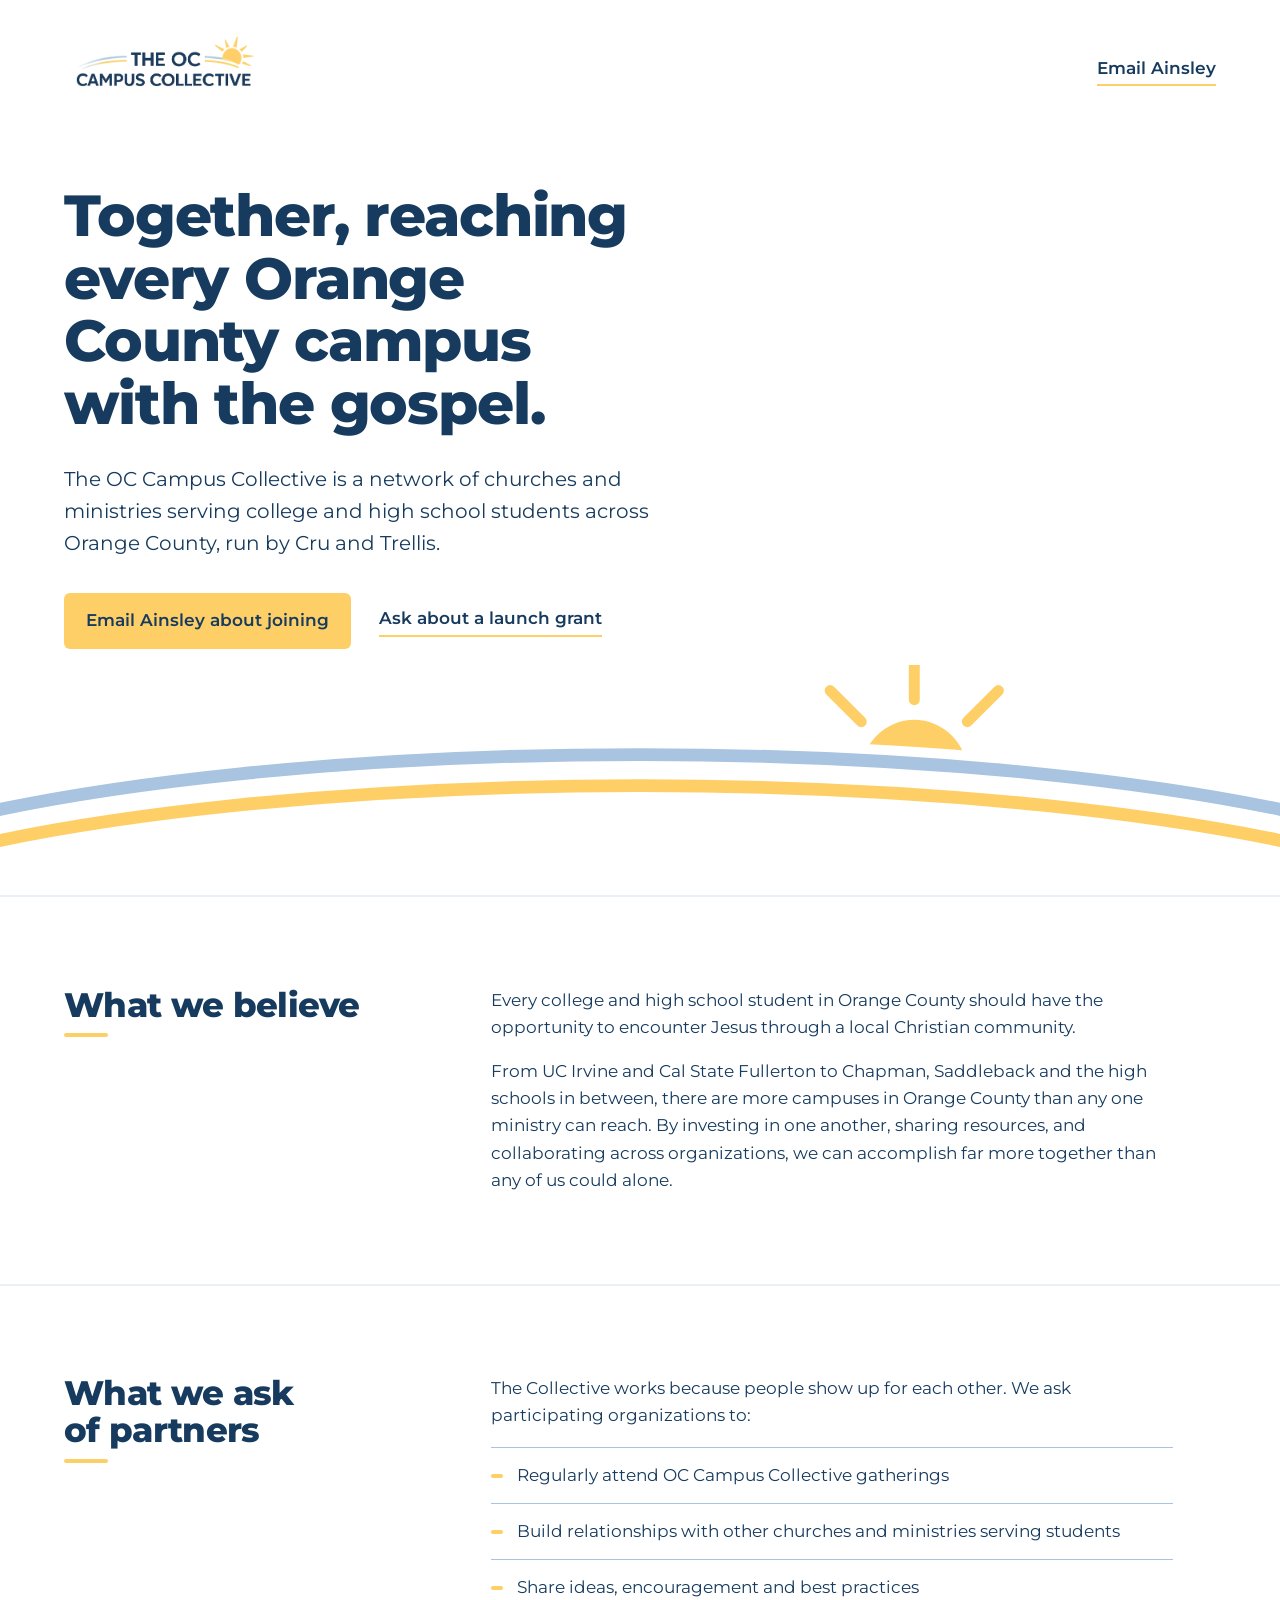
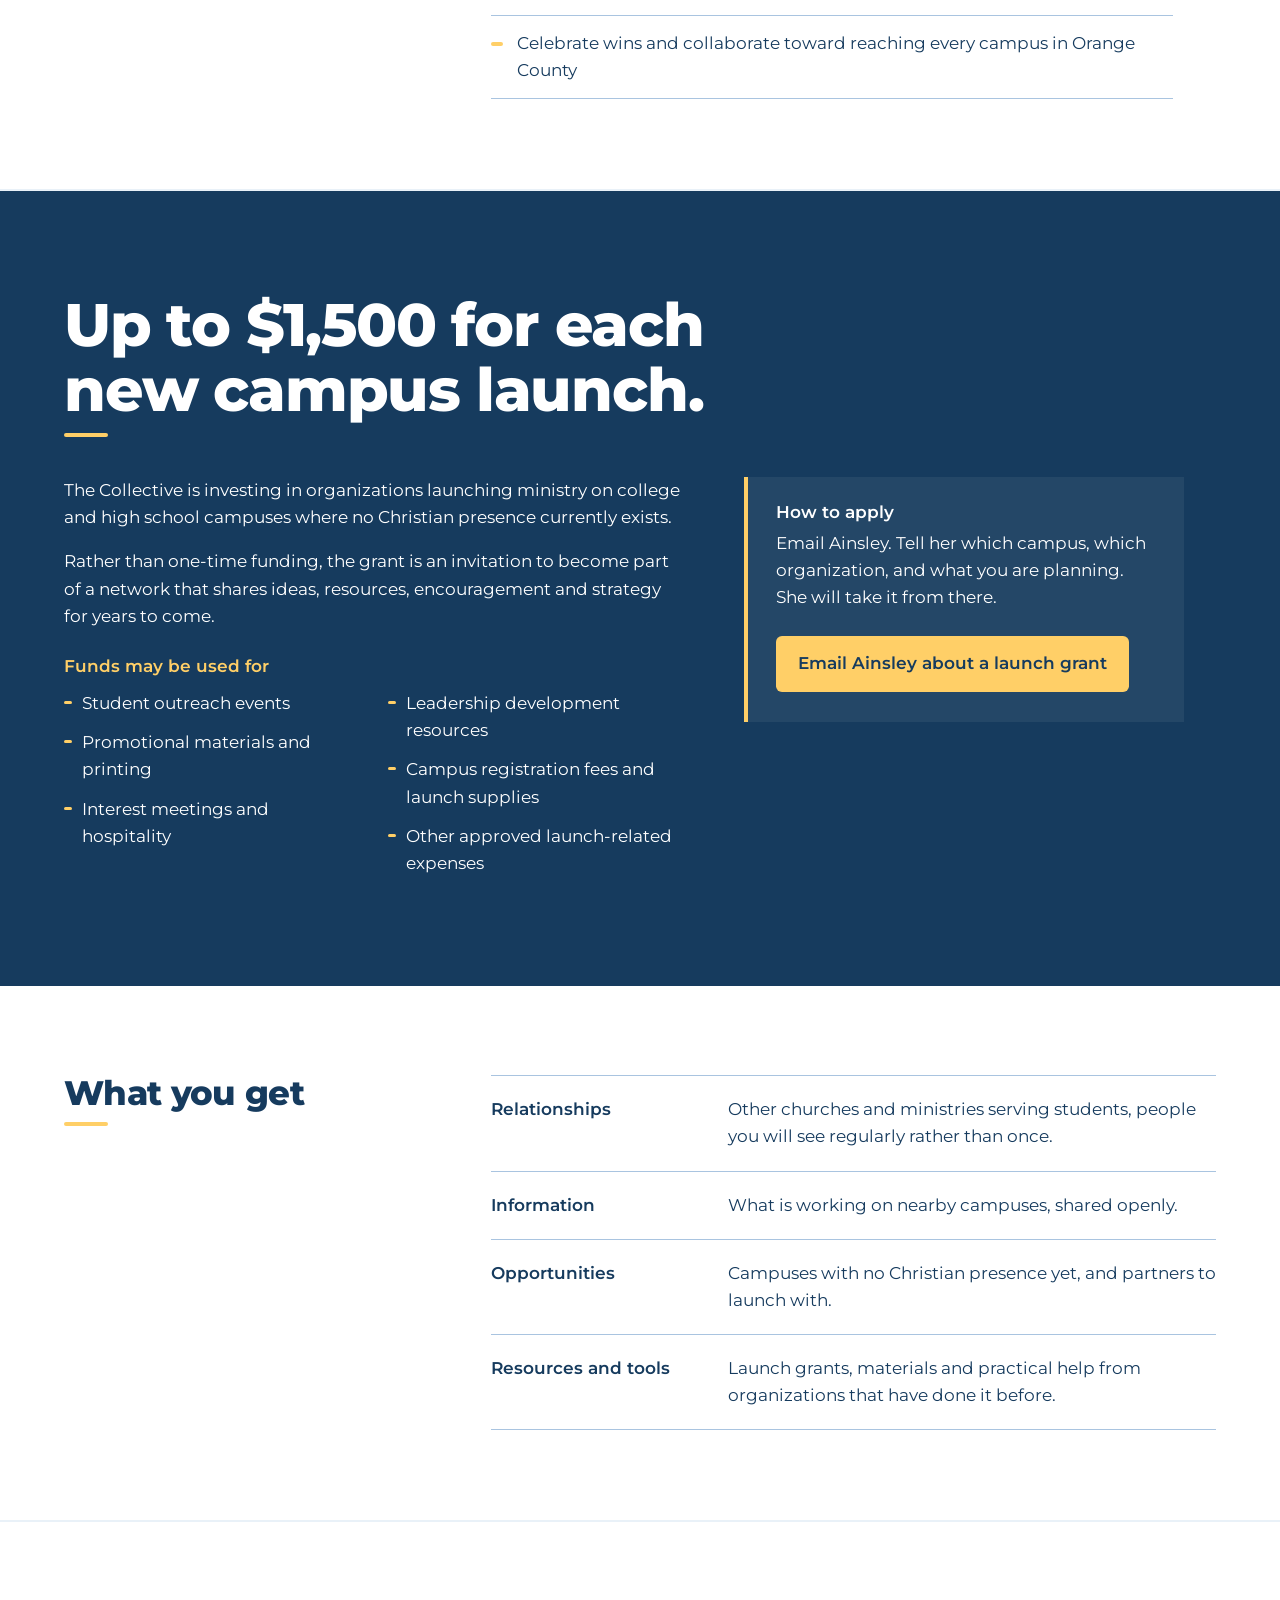
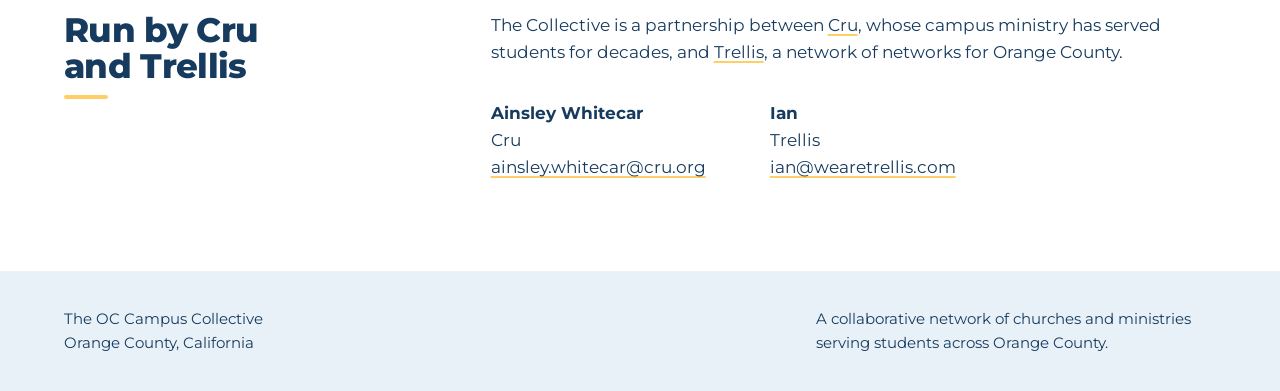
==== index.html @ 71ef602e "First build: one-page static site from flyer and logo Co-Authored-By: Claude Fable 5.1 <noreply@anth" ====
<!doctype html>
<html lang="en">
<head>
  <meta charset="utf-8">
  <meta name="viewport" content="width=device-width, initial-scale=1">
  <title>The OC Campus Collective</title>
  <meta name="description" content="A network of churches and ministries reaching every Orange County college and high school campus with the gospel. Run by Cru and Trellis.">
  <link rel="icon" href="assets/favicon.svg" type="image/svg+xml">
  <link rel="preconnect" href="https://fonts.googleapis.com">
  <link rel="preconnect" href="https://fonts.gstatic.com" crossorigin>
  <link href="https://fonts.googleapis.com/css2?family=Montserrat:wght@400;600;800&display=swap" rel="stylesheet">
  <link rel="stylesheet" href="styles.css">
</head>
<body>

<header class="top">
  <a class="brand" href="#">
    <img src="assets/logo.png" alt="The OC Campus Collective" width="204" height="97">
  </a>
  <a class="top-link" href="mailto:ainsley.whitecar@cru.org">Email Ainsley</a>
</header>

<main>

  <section class="hero">
    <div class="hero-text">
      <h1>Together, reaching every Orange County campus with the gospel.</h1>
      <p class="lede">The OC Campus Collective is a network of churches and ministries serving college and high school students across Orange County, run by Cru and Trellis.</p>
      <div class="actions">
        <a class="button" href="mailto:ainsley.whitecar@cru.org?subject=Joining%20the%20OC%20Campus%20Collective">Email Ainsley about joining</a>
        <a class="link" href="#grant">Ask about a launch grant</a>
      </div>
    </div>
    <svg class="sunrise" viewBox="0 0 1400 260" preserveAspectRatio="xMidYMax slice" aria-hidden="true" focusable="false">
      <defs>
        <clipPath id="above-horizon"><path d="M-100 0 H1500 V260 H-100 Z M-100 260 V172 C 300 60, 1100 60, 1500 172 V260 Z" clip-rule="evenodd"/></clipPath>
      </defs>
      <g clip-path="url(#above-horizon)">
        <g stroke="#ffcf67" stroke-width="12" stroke-linecap="round">
          <line x1="1000" y1="46" x2="1000" y2="0"/>
          <line x1="1058" y1="70" x2="1092" y2="36"/>
          <line x1="1082" y1="126" x2="1130" y2="126"/>
          <line x1="942" y1="70" x2="908" y2="36"/>
          <line x1="918" y1="126" x2="870" y2="126"/>
          <line x1="1058" y1="182" x2="1092" y2="216"/>
          <line x1="942" y1="182" x2="908" y2="216"/>
        </g>
        <circle cx="1000" cy="126" r="58" fill="#ffcf67"/>
      </g>
      <path d="M-100 190 C 300 78, 1100 78, 1500 190" fill="none" stroke="#a9c4e0" stroke-width="14" stroke-linecap="round"/>
      <path d="M-100 224 C 300 112, 1100 112, 1500 224" fill="none" stroke="#ffcf67" stroke-width="14" stroke-linecap="round"/>
    </svg>
  </section>

  <section class="row">
    <h2>What we believe</h2>
    <div class="body">
      <p>Every college and high school student in Orange County should have the opportunity to encounter Jesus through a local Christian community.</p>
      <p>From UC Irvine and Cal State Fullerton to Chapman, Saddleback and the high schools in between, there are more campuses in Orange County than any one ministry can reach. By investing in one another, sharing resources, and collaborating across organizations, we can accomplish far more together than any of us could alone.</p>
    </div>
  </section>

  <section class="row">
    <h2>What we ask of partners</h2>
    <div class="body">
      <p>The Collective works because people show up for each other. We ask participating organizations to:</p>
      <ul class="asks">
        <li>Regularly attend OC Campus Collective gatherings</li>
        <li>Build relationships with other churches and ministries serving students</li>
        <li>Share ideas, encouragement and best practices</li>
        <li>Celebrate wins and collaborate toward reaching every campus in Orange County</li>
      </ul>
    </div>
  </section>

  <section class="band" id="grant">
    <div class="band-inner">
      <h2>Up to $1,500 for each new campus launch.</h2>
      <div class="band-cols">
        <div>
          <p>The Collective is investing in organizations launching ministry on college and high school campuses where no Christian presence currently exists.</p>
          <p>Rather than one-time funding, the grant is an invitation to become part of a network that shares ideas, resources, encouragement and strategy for years to come.</p>
          <h3>Funds may be used for</h3>
          <ul class="uses">
            <li>Student outreach events</li>
            <li>Promotional materials and printing</li>
            <li>Interest meetings and hospitality</li>
            <li>Leadership development resources</li>
            <li>Campus registration fees and launch supplies</li>
            <li>Other approved launch-related expenses</li>
          </ul>
        </div>
        <aside class="apply">
          <h3>How to apply</h3>
          <p>Email Ainsley. Tell her which campus, which organization, and what you are planning. She will take it from there.</p>
          <a class="button button-light" href="mailto:ainsley.whitecar@cru.org?subject=Launch%20grant%20for%20a%20new%20campus">Email Ainsley about a launch grant</a>
        </aside>
      </div>
    </div>
  </section>

  <section class="row">
    <h2>What you get</h2>
    <dl class="offers">
      <div>
        <dt>Relationships</dt>
        <dd>Other churches and ministries serving students, people you will see regularly rather than once.</dd>
      </div>
      <div>
        <dt>Information</dt>
        <dd>What is working on nearby campuses, shared openly.</dd>
      </div>
      <div>
        <dt>Opportunities</dt>
        <dd>Campuses with no Christian presence yet, and partners to launch with.</dd>
      </div>
      <div>
        <dt>Resources and tools</dt>
        <dd>Launch grants, materials and practical help from organizations that have done it before.</dd>
      </div>
    </dl>
  </section>

  <section class="row partners">
    <h2>Run by Cru and Trellis</h2>
    <div class="body">
      <p>The Collective is a partnership between <a href="https://www.cru.org/us/en/connect/ministry/campus.html">Cru</a>, whose campus ministry has served students for decades, and <a href="https://www.wearetrellis.com">Trellis</a>, a network of networks for Orange County.</p>
      <div class="contacts">
        <p><strong>Ainsley Whitecar</strong><br>Cru<br><a href="mailto:ainsley.whitecar@cru.org">ainsley.whitecar@cru.org</a></p>
        <p><strong>Ian</strong><br>Trellis<br><a href="mailto:ian@wearetrellis.com">ian@wearetrellis.com</a></p>
      </div>
    </div>
  </section>

</main>

<footer class="foot">
  <p>The OC Campus Collective<br>Orange County, California</p>
  <p>A collaborative network of churches and ministries serving students across Orange County.</p>
</footer>

</body>
</html>
---- styles.css ----
:root {
  --navy: #163b5e;
  --sun: #ffcf67;
  --sky: #e9f1f8;
  --haze: #a9c4e0;
  --paper: #ffffff;
  --measure: 62ch;
  --gutter: clamp(20px, 5vw, 72px);
}

* { box-sizing: border-box; }

html { -webkit-text-size-adjust: 100%; }

body {
  margin: 0;
  background: var(--paper);
  color: var(--navy);
  font-family: Montserrat, "Segoe UI", system-ui, sans-serif;
  font-size: 17px;
  line-height: 1.6;
}

a { color: inherit; }
a:focus-visible, .button:focus-visible {
  outline: 3px solid var(--sun);
  outline-offset: 3px;
}

p { margin: 0 0 1em; max-width: var(--measure); }
p:last-child { margin-bottom: 0; }

h1, h2, h3 {
  margin: 0;
  font-weight: 800;
  line-height: 1.08;
  letter-spacing: -0.02em;
  text-wrap: balance;
}

h2 {
  font-size: clamp(26px, 3vw, 34px);
  padding-bottom: 14px;
  position: relative;
}
h2::after {
  content: "";
  position: absolute;
  left: 0; bottom: 0;
  width: 44px; height: 4px;
  background: var(--sun);
  border-radius: 2px;
}

h3 {
  font-size: 17px;
  font-weight: 600;
  letter-spacing: 0;
  margin: 1.6em 0 0.5em;
}

/* Header */
.top {
  display: flex;
  align-items: center;
  justify-content: space-between;
  gap: 24px;
  padding: 22px var(--gutter);
}
.brand img { display: block; width: 204px; height: auto; }
.top-link {
  font-weight: 600;
  text-decoration: none;
  border-bottom: 2px solid var(--sun);
  padding-bottom: 2px;
}
.top-link:hover { border-bottom-color: var(--navy); }

/* Hero */
.hero {
  padding: clamp(16px, 3.5vw, 44px) 0 0;
  border-bottom: 2px solid var(--sky);
  overflow: hidden;
}
.hero-text { padding: 0 var(--gutter); }
.hero h1 {
  font-size: clamp(34px, 4.6vw, 58px);
  max-width: 16ch;
}
.lede {
  font-size: clamp(17px, 1.6vw, 20px);
  margin-top: 1.4em;
  max-width: 48ch;
}
.actions {
  display: flex;
  flex-wrap: wrap;
  align-items: center;
  gap: 18px 28px;
  margin: 2em 0 clamp(16px, 3vw, 36px);
}
.sunrise {
  display: block;
  width: 100%;
  height: clamp(120px, 18vw, 260px);
  margin-top: -20px;
}

.button {
  display: inline-block;
  background: var(--sun);
  color: var(--navy);
  font-weight: 600;
  text-decoration: none;
  padding: 14px 22px;
  border-radius: 6px;
  min-height: 44px;
}
.button:hover { background: #f7c24d; }
.link {
  font-weight: 600;
  text-decoration: none;
  border-bottom: 2px solid var(--sun);
  padding-bottom: 2px;
}
.link:hover { border-bottom-color: var(--navy); }

/* Label / content rows */
.row {
  display: grid;
  grid-template-columns: minmax(0, 4fr) minmax(0, 8fr);
  gap: 28px var(--gutter);
  padding: clamp(44px, 7vw, 96px) var(--gutter);
  border-bottom: 2px solid var(--sky);
}
.row h2 { align-self: start; }
.row:last-of-type { border-bottom: 0; }

.asks {
  list-style: none;
  margin: 0.5em 0 0;
  padding: 0;
  max-width: var(--measure);
}
.asks li {
  padding: 14px 0 14px 26px;
  border-top: 1px solid var(--haze);
  position: relative;
}
.asks li:last-child { border-bottom: 1px solid var(--haze); }
.asks li::before {
  content: "";
  position: absolute;
  left: 0; top: 26px;
  width: 12px; height: 4px;
  background: var(--sun);
  border-radius: 2px;
}

/* Grant band */
.band {
  background: var(--navy);
  color: var(--paper);
  padding: clamp(48px, 8vw, 110px) var(--gutter);
}
.band-inner { max-width: 1120px; }
.band h2 {
  font-size: clamp(32px, 5vw, 60px);
  max-width: 16ch;
  margin-bottom: 40px;
}
.band-cols {
  display: grid;
  grid-template-columns: minmax(0, 7fr) minmax(0, 5fr);
  gap: 40px var(--gutter);
  align-items: start;
}
.band h3 { color: var(--sun); }
.uses {
  margin: 0;
  padding: 0;
  list-style: none;
  columns: 2;
  column-gap: 32px;
  max-width: 60ch;
}
.uses li {
  break-inside: avoid;
  padding: 6px 0 6px 18px;
  position: relative;
}
.uses li::before {
  content: "";
  position: absolute;
  left: 0; top: 17px;
  width: 8px; height: 3px;
  background: var(--sun);
  border-radius: 2px;
}
.apply {
  background: rgba(255,255,255,0.06);
  border-left: 4px solid var(--sun);
  padding: 26px 28px 30px;
}
.apply h3 { margin-top: 0; color: var(--paper); }
.apply .button { margin-top: 8px; }
.button-light { background: var(--sun); }
.band a:not(.button):focus-visible { outline-color: var(--sun); }

/* Offers */
.offers {
  margin: 0;
  display: grid;
  gap: 0;
}
.offers > div {
  display: grid;
  grid-template-columns: minmax(0, 3fr) minmax(0, 7fr);
  gap: 8px 28px;
  padding: 20px 0;
  border-top: 1px solid var(--haze);
}
.offers > div:last-child { border-bottom: 1px solid var(--haze); }
.offers dt { font-weight: 600; }
.offers dd { margin: 0; max-width: 52ch; }

/* Partners */
.partners a { text-decoration-color: var(--sun); text-decoration-thickness: 2px; text-underline-offset: 3px; }
.contacts {
  display: flex;
  flex-wrap: wrap;
  gap: 24px 64px;
  margin-top: 2em;
}
.contacts p { margin: 0; }

/* Footer */
.foot {
  background: var(--sky);
  padding: 36px var(--gutter);
  display: flex;
  flex-wrap: wrap;
  justify-content: space-between;
  gap: 16px 40px;
  font-size: 15px;
}
.foot p { margin: 0; max-width: 40ch; }

@media (max-width: 820px) {
  .row, .band-cols, .offers > div {
    grid-template-columns: minmax(0, 1fr);
  }
  .actions { margin-bottom: 28px; }
  .row { gap: 20px; }
  .uses { columns: 1; }
  .brand img { width: 160px; }
  .offers dd { margin-top: -4px; }
}

@media (prefers-reduced-motion: no-preference) {
  .button, .link, .top-link { transition: background-color .15s, border-color .15s; }
}
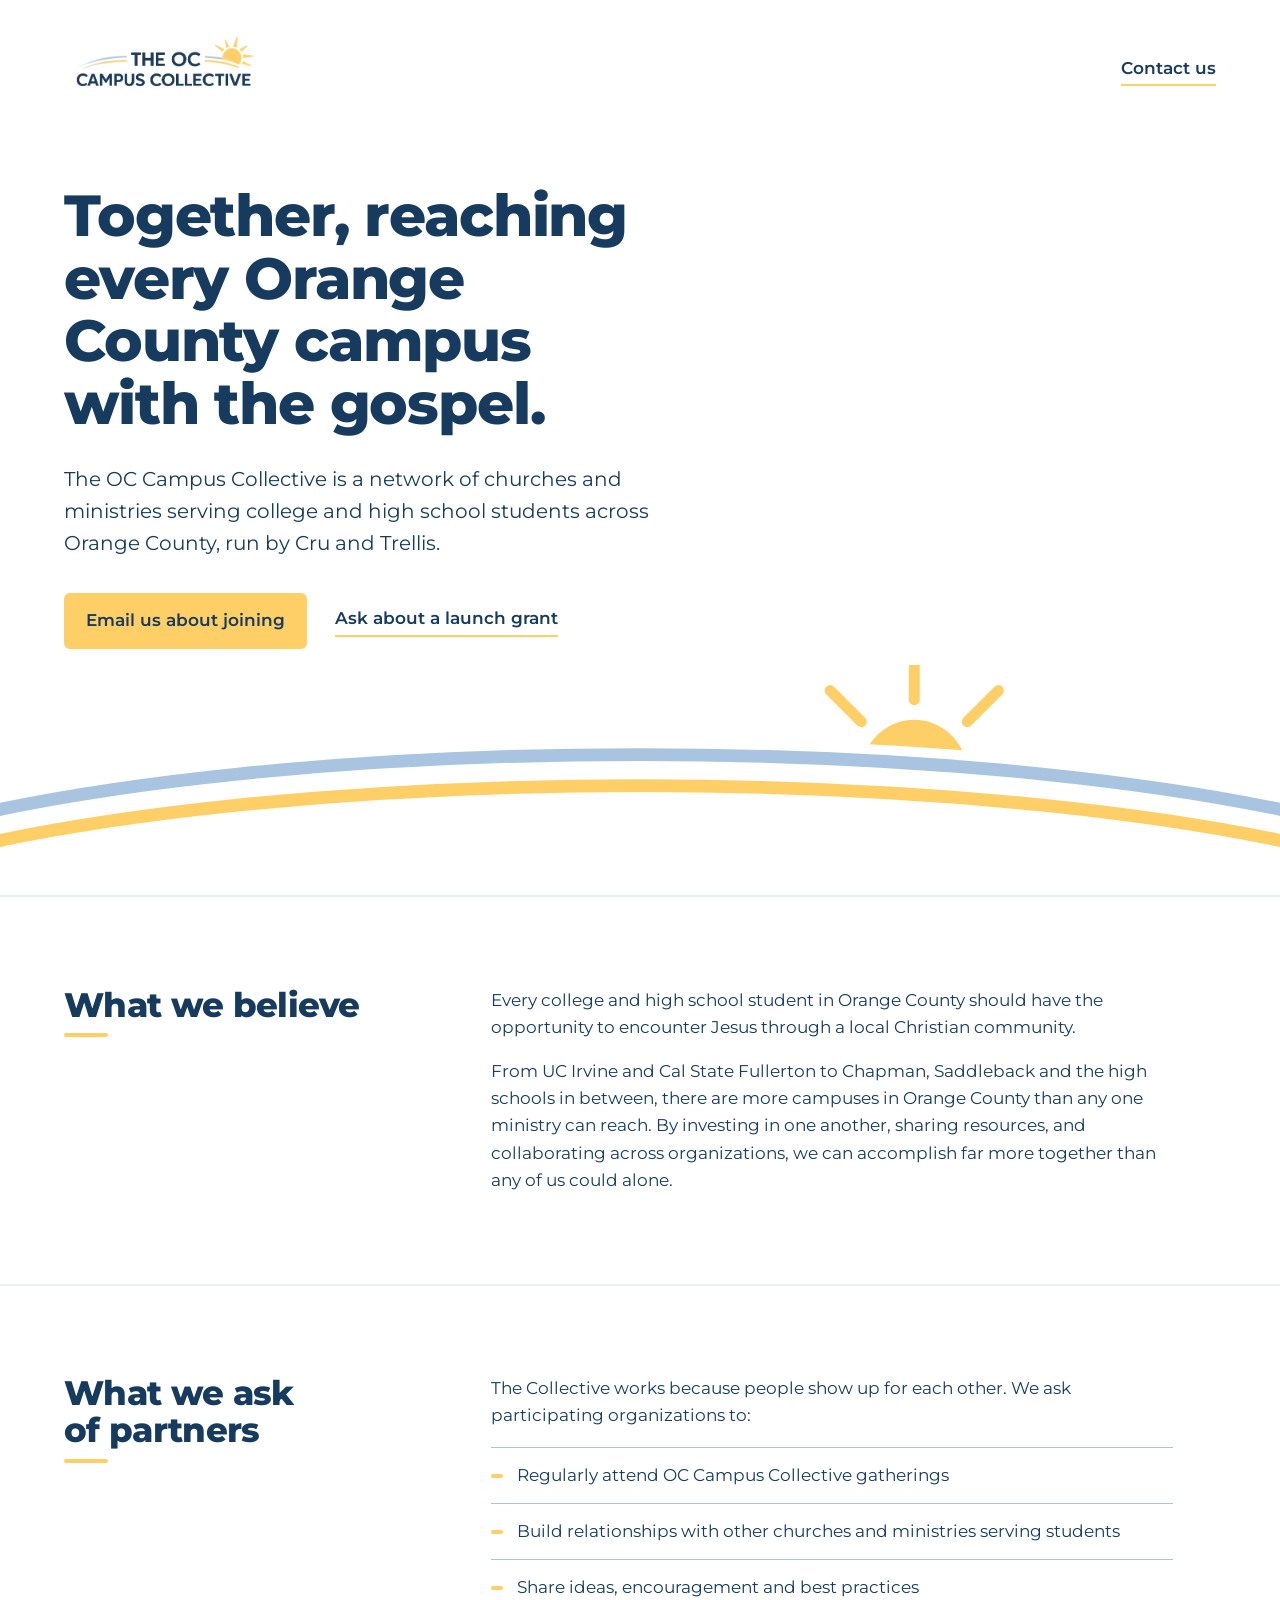
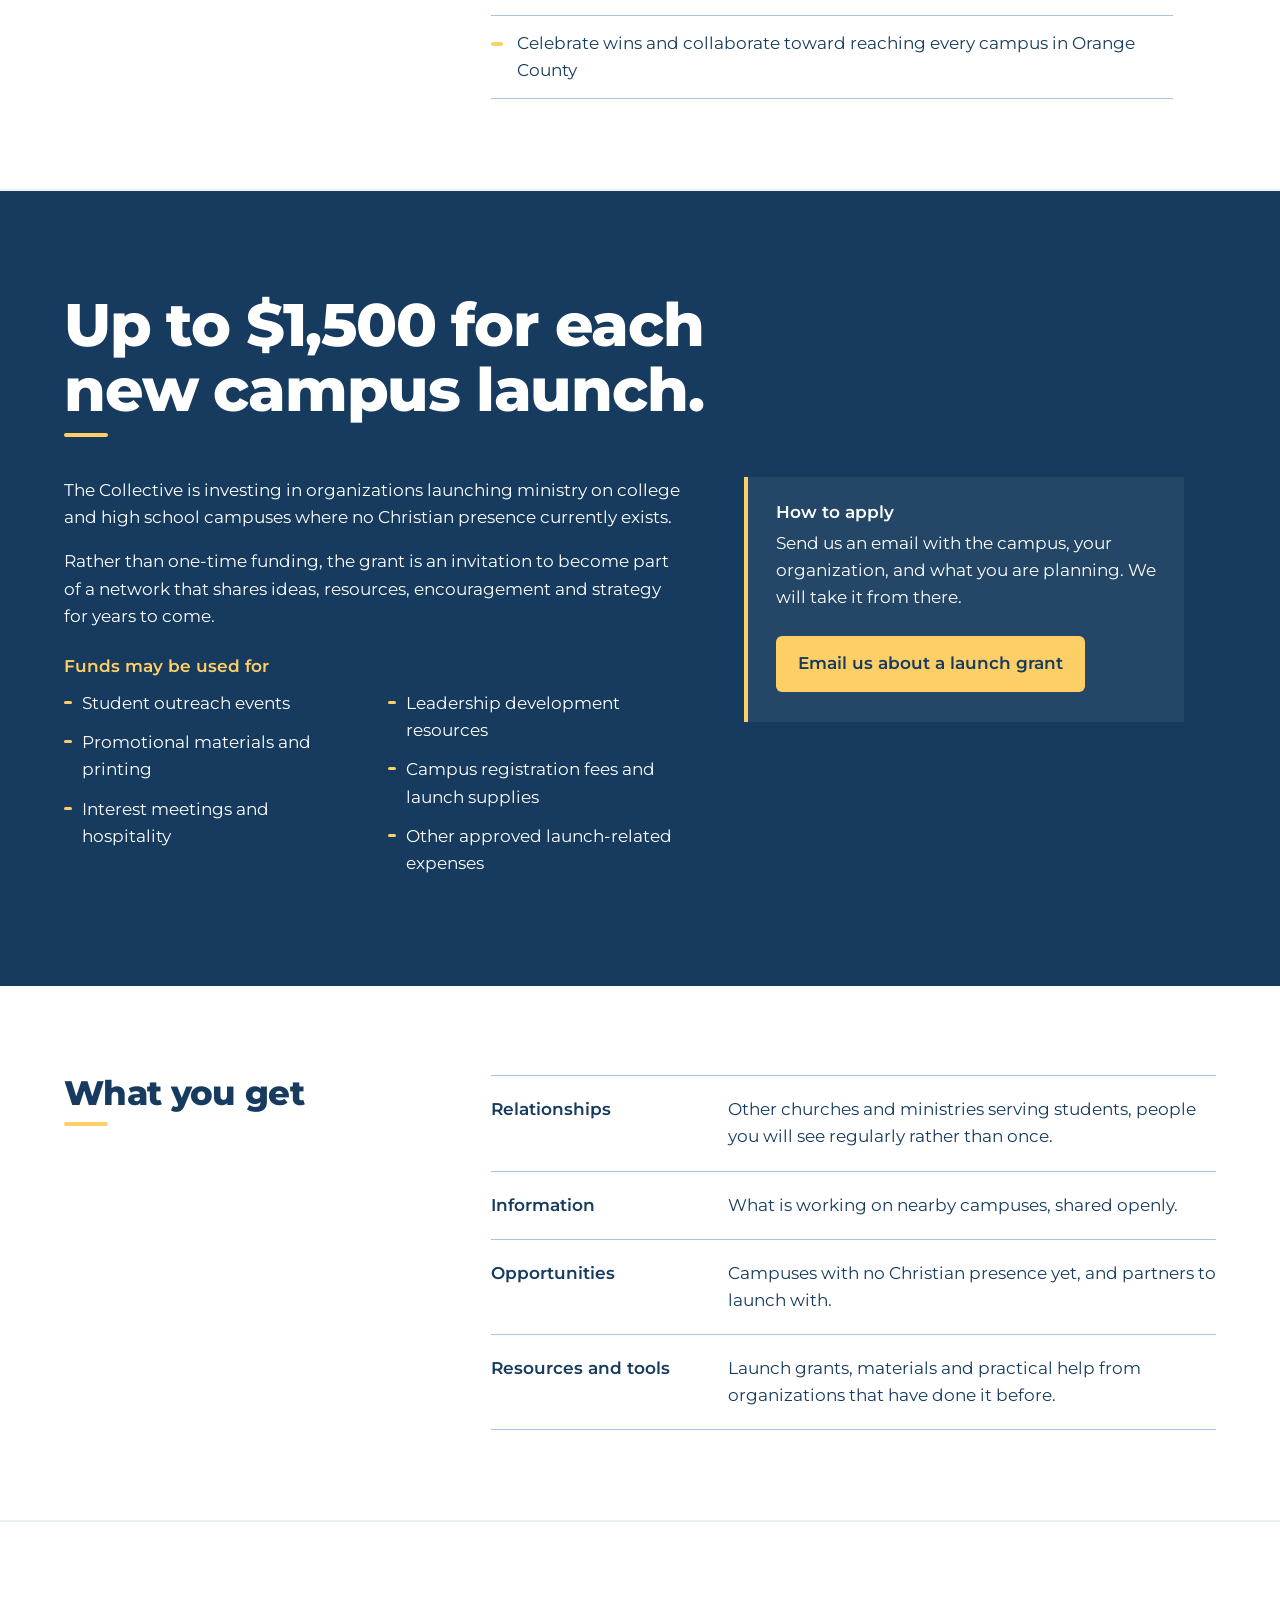
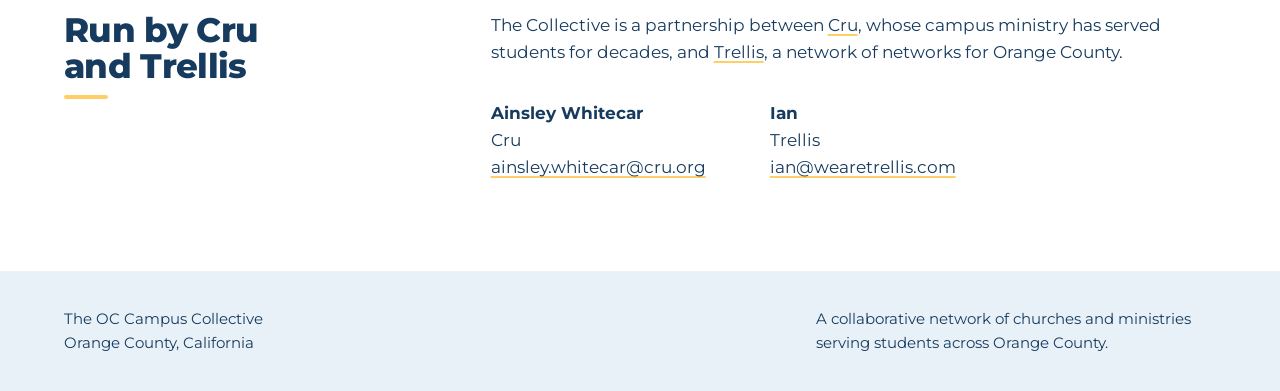
==== commit fcc61470: "Speak as the organization: 'Email us' instead of 'Email Ainsley' Co-Authored-By: Claude Fable 5.1 <n" ====
--- a/index.html
+++ b/index.html
@@ -17,7 +17,7 @@
   <a class="brand" href="#">
     <img src="assets/logo.png" alt="The OC Campus Collective" width="204" height="97">
   </a>
-  <a class="top-link" href="mailto:ainsley.whitecar@cru.org">Email Ainsley</a>
+  <a class="top-link" href="mailto:ainsley.whitecar@cru.org">Contact us</a>
 </header>
 
 <main>
@@ -27,7 +27,7 @@
       <h1>Together, reaching every Orange County campus with the gospel.</h1>
       <p class="lede">The OC Campus Collective is a network of churches and ministries serving college and high school students across Orange County, run by Cru and Trellis.</p>
       <div class="actions">
-        <a class="button" href="mailto:ainsley.whitecar@cru.org?subject=Joining%20the%20OC%20Campus%20Collective">Email Ainsley about joining</a>
+        <a class="button" href="mailto:ainsley.whitecar@cru.org?subject=Joining%20the%20OC%20Campus%20Collective">Email us about joining</a>
         <a class="link" href="#grant">Ask about a launch grant</a>
       </div>
     </div>
@@ -92,8 +92,8 @@
         </div>
         <aside class="apply">
           <h3>How to apply</h3>
-          <p>Email Ainsley. Tell her which campus, which organization, and what you are planning. She will take it from there.</p>
-          <a class="button button-light" href="mailto:ainsley.whitecar@cru.org?subject=Launch%20grant%20for%20a%20new%20campus">Email Ainsley about a launch grant</a>
+          <p>Send us an email with the campus, your organization, and what you are planning. We will take it from there.</p>
+          <a class="button button-light" href="mailto:ainsley.whitecar@cru.org?subject=Launch%20grant%20for%20a%20new%20campus">Email us about a launch grant</a>
         </aside>
       </div>
     </div>
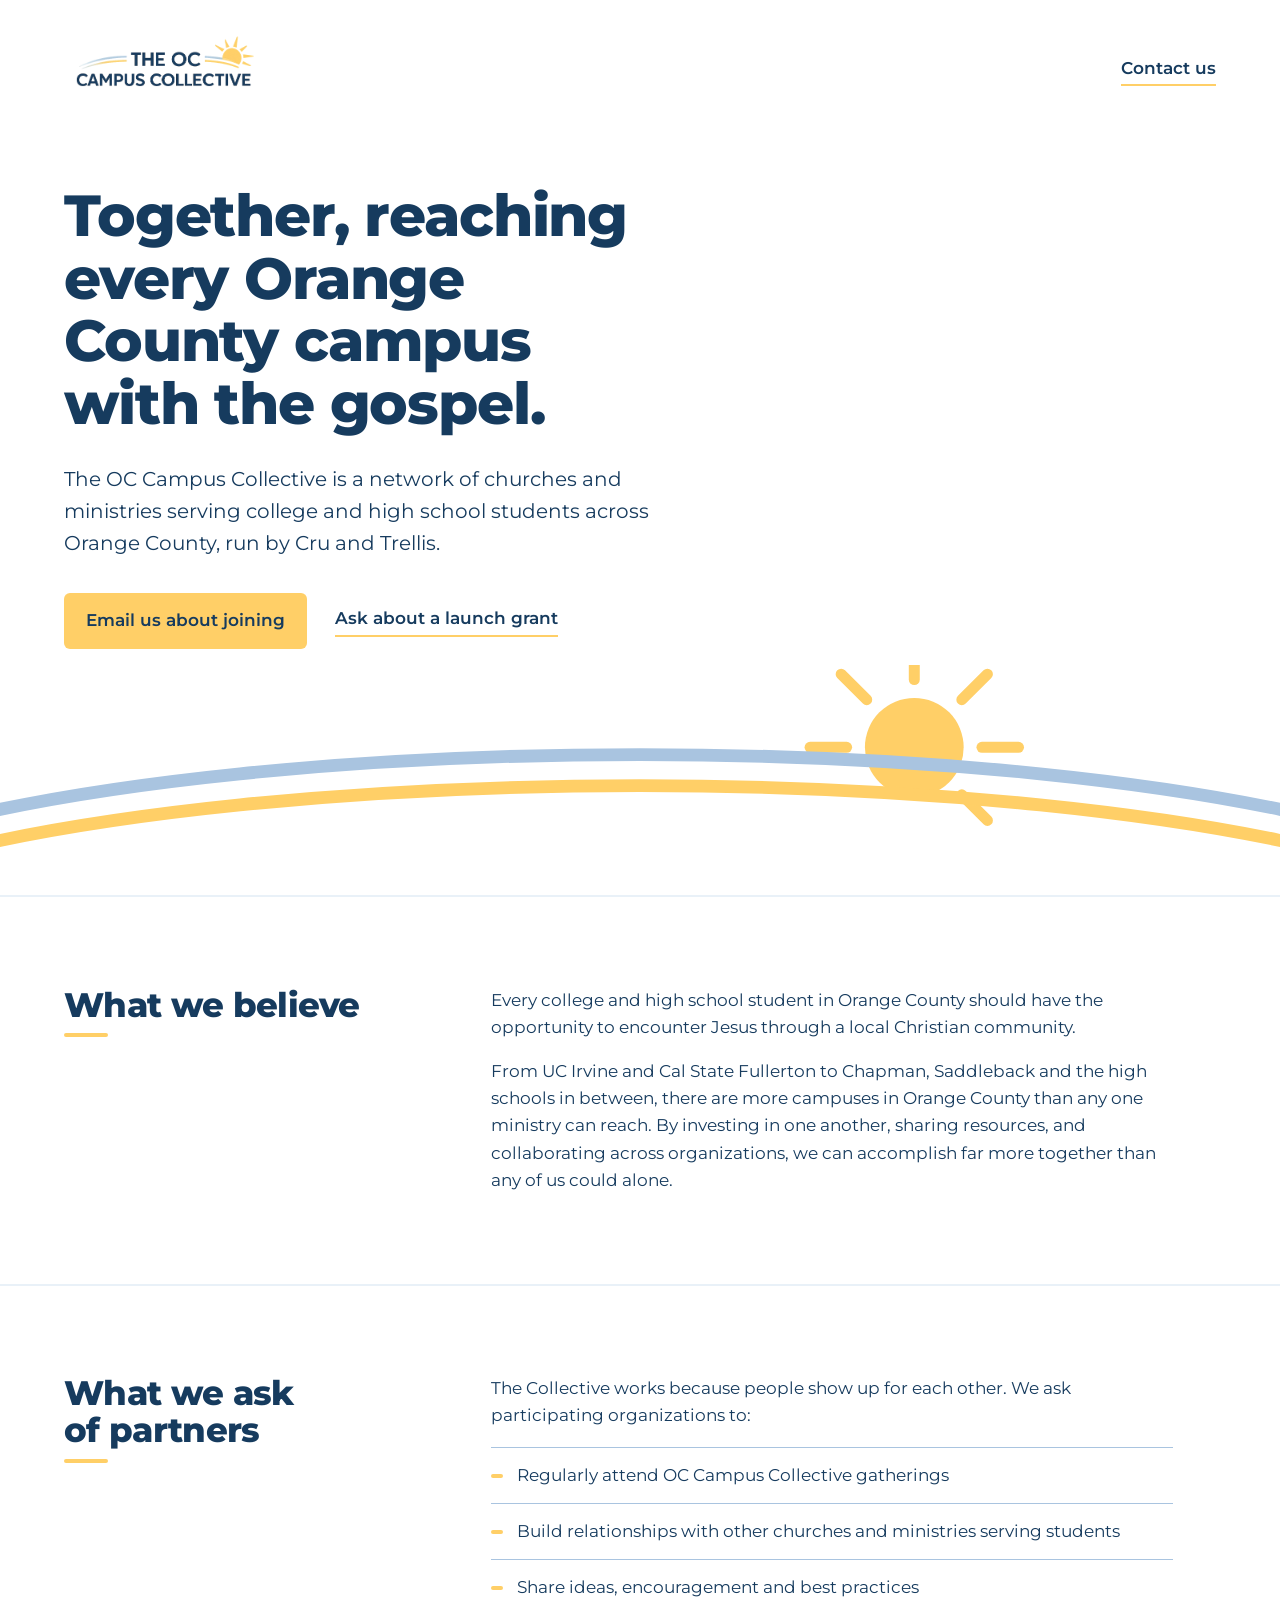
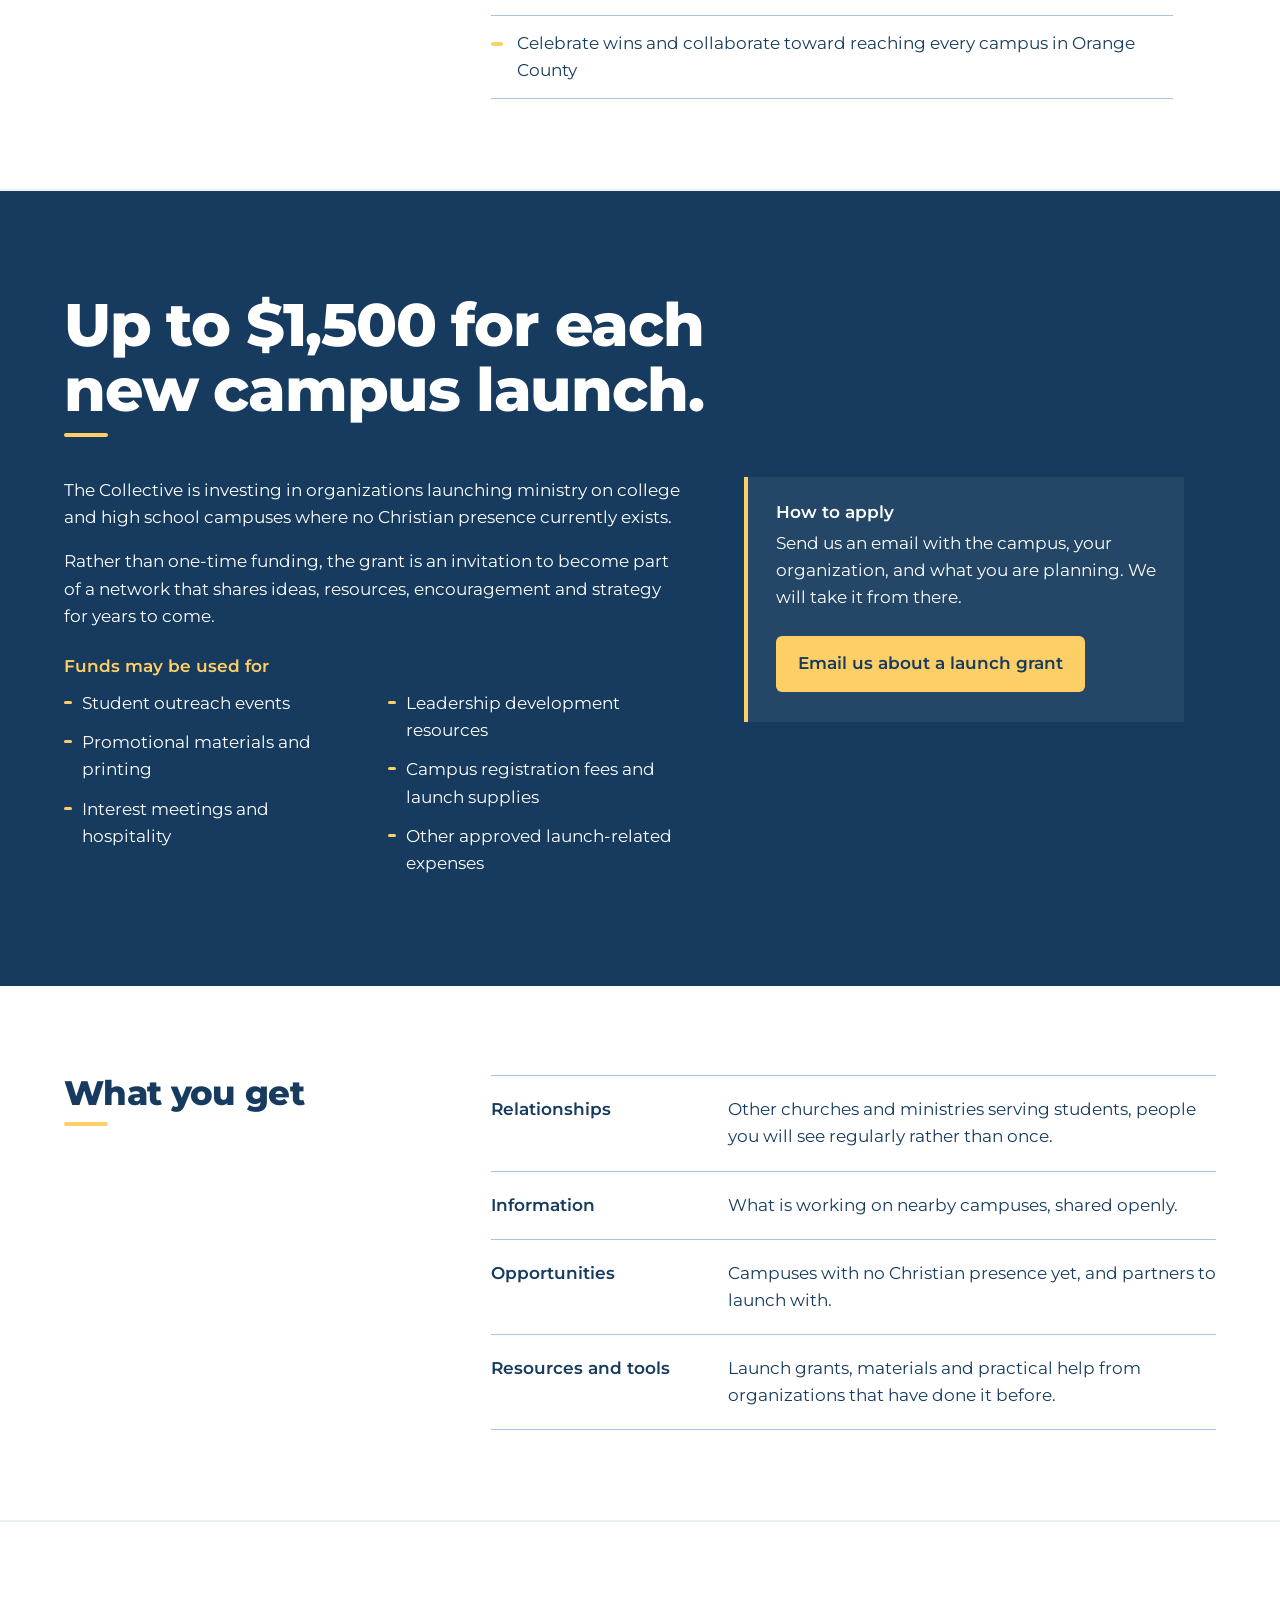
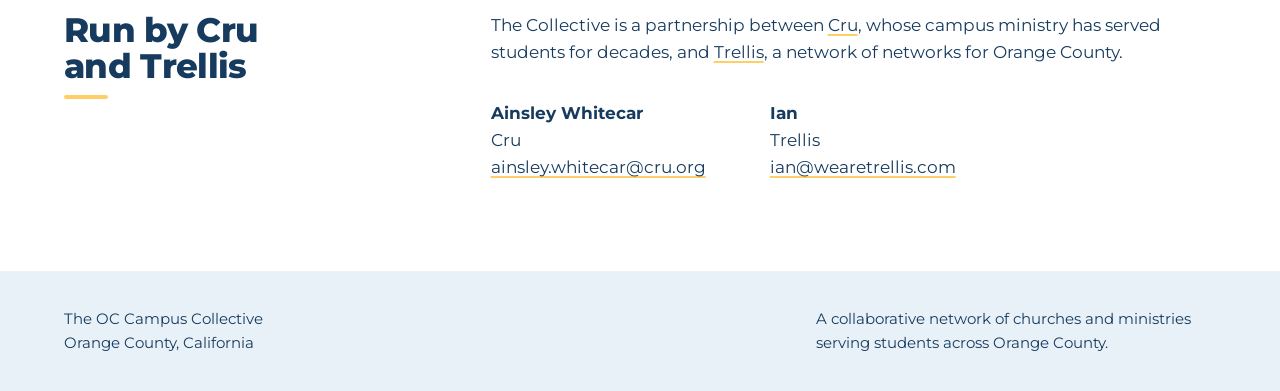
==== commit 96abee30: "Add share tags and og image; full sun in hero Co-Authored-By: Claude Fable 5.1 <noreply@anthropic.co" ====
--- a/index.html
+++ b/index.html
@@ -5,7 +5,28 @@
   <meta name="viewport" content="width=device-width, initial-scale=1">
   <title>The OC Campus Collective</title>
   <meta name="description" content="A network of churches and ministries reaching every Orange County college and high school campus with the gospel. Run by Cru and Trellis.">
+
+  <!-- Site URL: update this base once the final domain is set (it appears in canonical, og:url and og:image). -->
+  <link rel="canonical" href="https://oc-campus-collective-web.vercel.app/">
+  <meta property="og:type" content="website">
+  <meta property="og:site_name" content="The OC Campus Collective">
+  <meta property="og:title" content="The OC Campus Collective">
+  <meta property="og:description" content="Together, reaching every Orange County campus with the gospel. A network of churches and ministries serving students, run by Cru and Trellis.">
+  <meta property="og:url" content="https://oc-campus-collective-web.vercel.app/">
+  <meta property="og:image" content="https://oc-campus-collective-web.vercel.app/assets/og.png">
+  <meta property="og:image:width" content="1200">
+  <meta property="og:image:height" content="630">
+  <meta property="og:image:alt" content="The OC Campus Collective. Together, reaching every Orange County campus with the gospel.">
+  <meta property="og:locale" content="en_US">
+  <meta name="twitter:card" content="summary_large_image">
+  <meta name="twitter:title" content="The OC Campus Collective">
+  <meta name="twitter:description" content="Together, reaching every Orange County campus with the gospel. A network of churches and ministries serving students, run by Cru and Trellis.">
+  <meta name="twitter:image" content="https://oc-campus-collective-web.vercel.app/assets/og.png">
+  <meta name="theme-color" content="#163b5e">
+  <meta name="robots" content="index, follow">
+
   <link rel="icon" href="assets/favicon.svg" type="image/svg+xml">
+  <link rel="apple-touch-icon" href="assets/apple-touch-icon.png">
   <link rel="preconnect" href="https://fonts.googleapis.com">
   <link rel="preconnect" href="https://fonts.gstatic.com" crossorigin>
   <link href="https://fonts.googleapis.com/css2?family=Montserrat:wght@400;600;800&display=swap" rel="stylesheet">
@@ -32,21 +53,15 @@
       </div>
     </div>
     <svg class="sunrise" viewBox="0 0 1400 260" preserveAspectRatio="xMidYMax slice" aria-hidden="true" focusable="false">
-      <defs>
-        <clipPath id="above-horizon"><path d="M-100 0 H1500 V260 H-100 Z M-100 260 V172 C 300 60, 1100 60, 1500 172 V260 Z" clip-rule="evenodd"/></clipPath>
-      </defs>
-      <g clip-path="url(#above-horizon)">
-        <g stroke="#ffcf67" stroke-width="12" stroke-linecap="round">
-          <line x1="1000" y1="46" x2="1000" y2="0"/>
-          <line x1="1058" y1="70" x2="1092" y2="36"/>
-          <line x1="1082" y1="126" x2="1130" y2="126"/>
-          <line x1="942" y1="70" x2="908" y2="36"/>
-          <line x1="918" y1="126" x2="870" y2="126"/>
-          <line x1="1058" y1="182" x2="1092" y2="216"/>
-          <line x1="942" y1="182" x2="908" y2="216"/>
-        </g>
-        <circle cx="1000" cy="126" r="58" fill="#ffcf67"/>
+      <g stroke="#ffcf67" stroke-width="12" stroke-linecap="round">
+        <line x1="1000" y1="24" x2="1000" y2="-6"/>
+        <line x1="1052" y1="46" x2="1080" y2="18"/>
+        <line x1="1074" y1="98" x2="1114" y2="98"/>
+        <line x1="948" y1="46" x2="920" y2="18"/>
+        <line x1="926" y1="98" x2="886" y2="98"/>
+        <line x1="1052" y1="150" x2="1080" y2="178"/>
       </g>
+      <circle cx="1000" cy="98" r="54" fill="#ffcf67"/>
       <path d="M-100 190 C 300 78, 1100 78, 1500 190" fill="none" stroke="#a9c4e0" stroke-width="14" stroke-linecap="round"/>
       <path d="M-100 224 C 300 112, 1100 112, 1500 224" fill="none" stroke="#ffcf67" stroke-width="14" stroke-linecap="round"/>
     </svg>
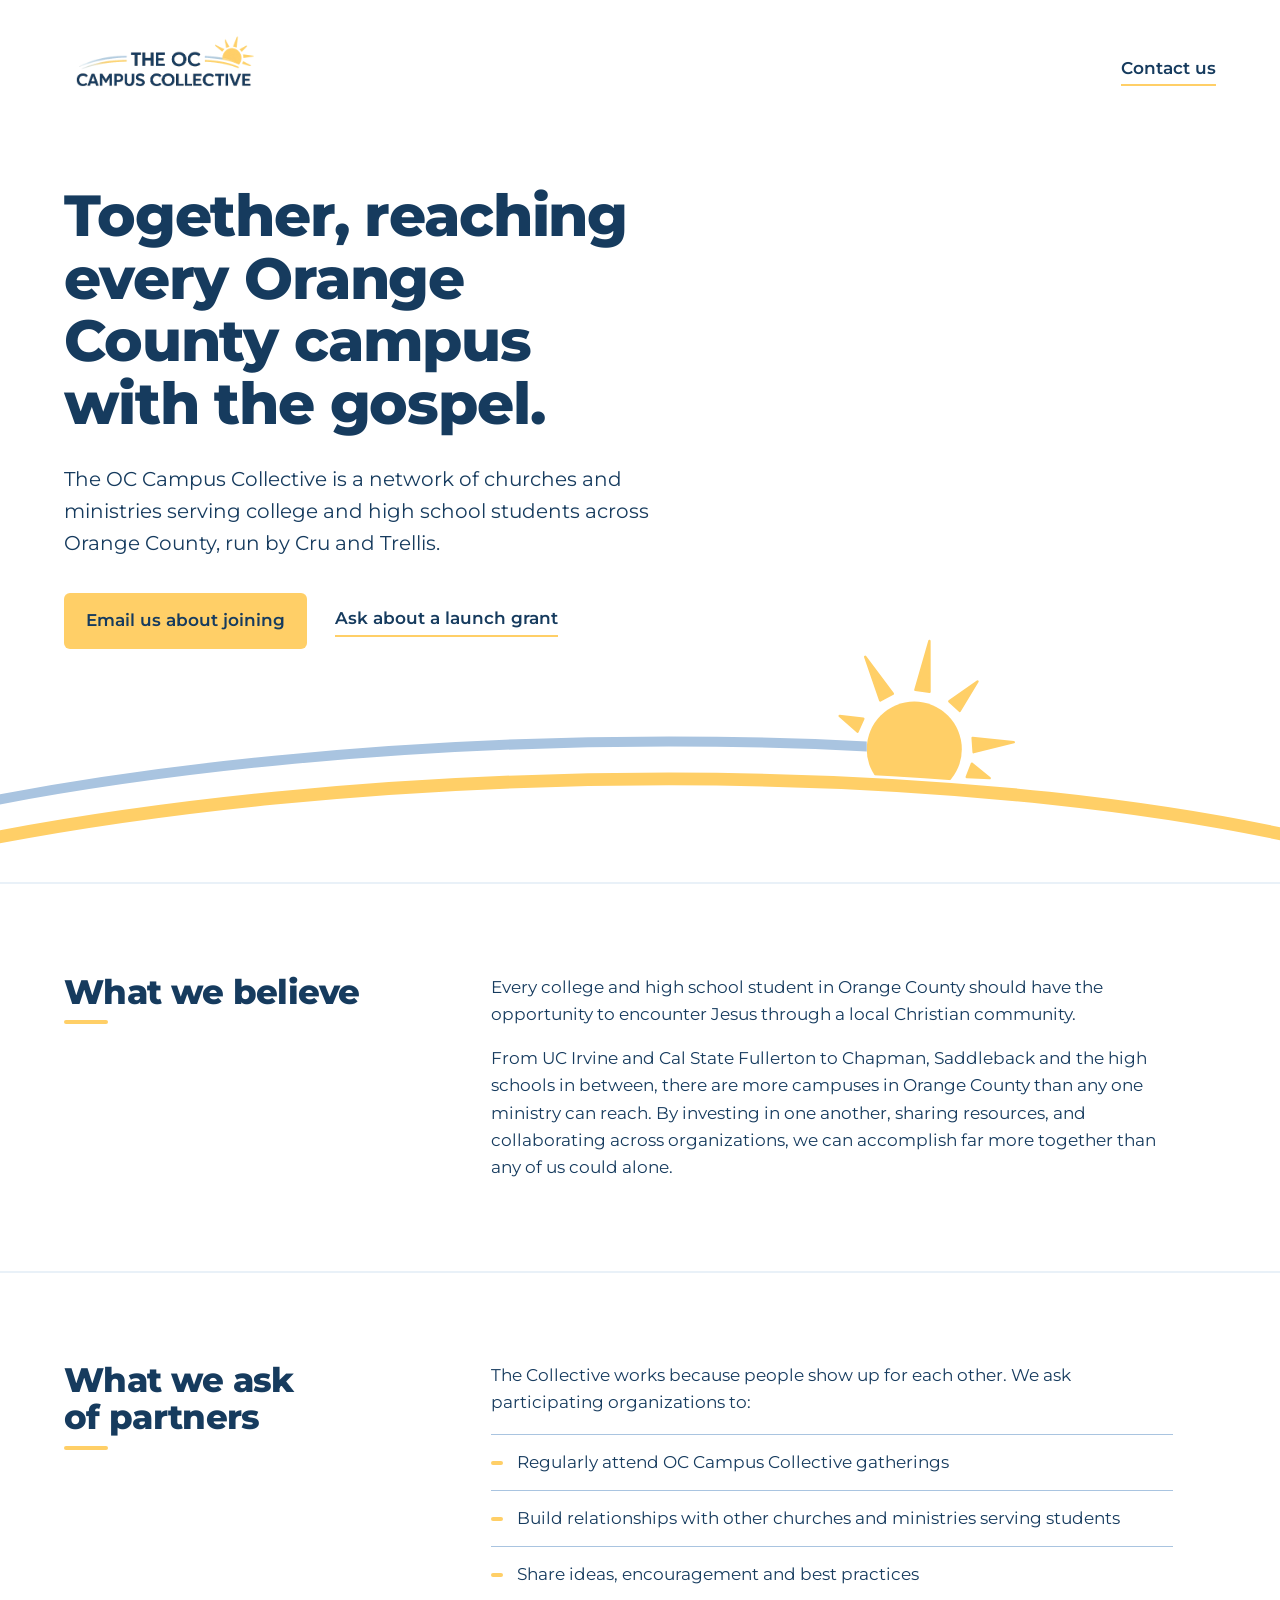
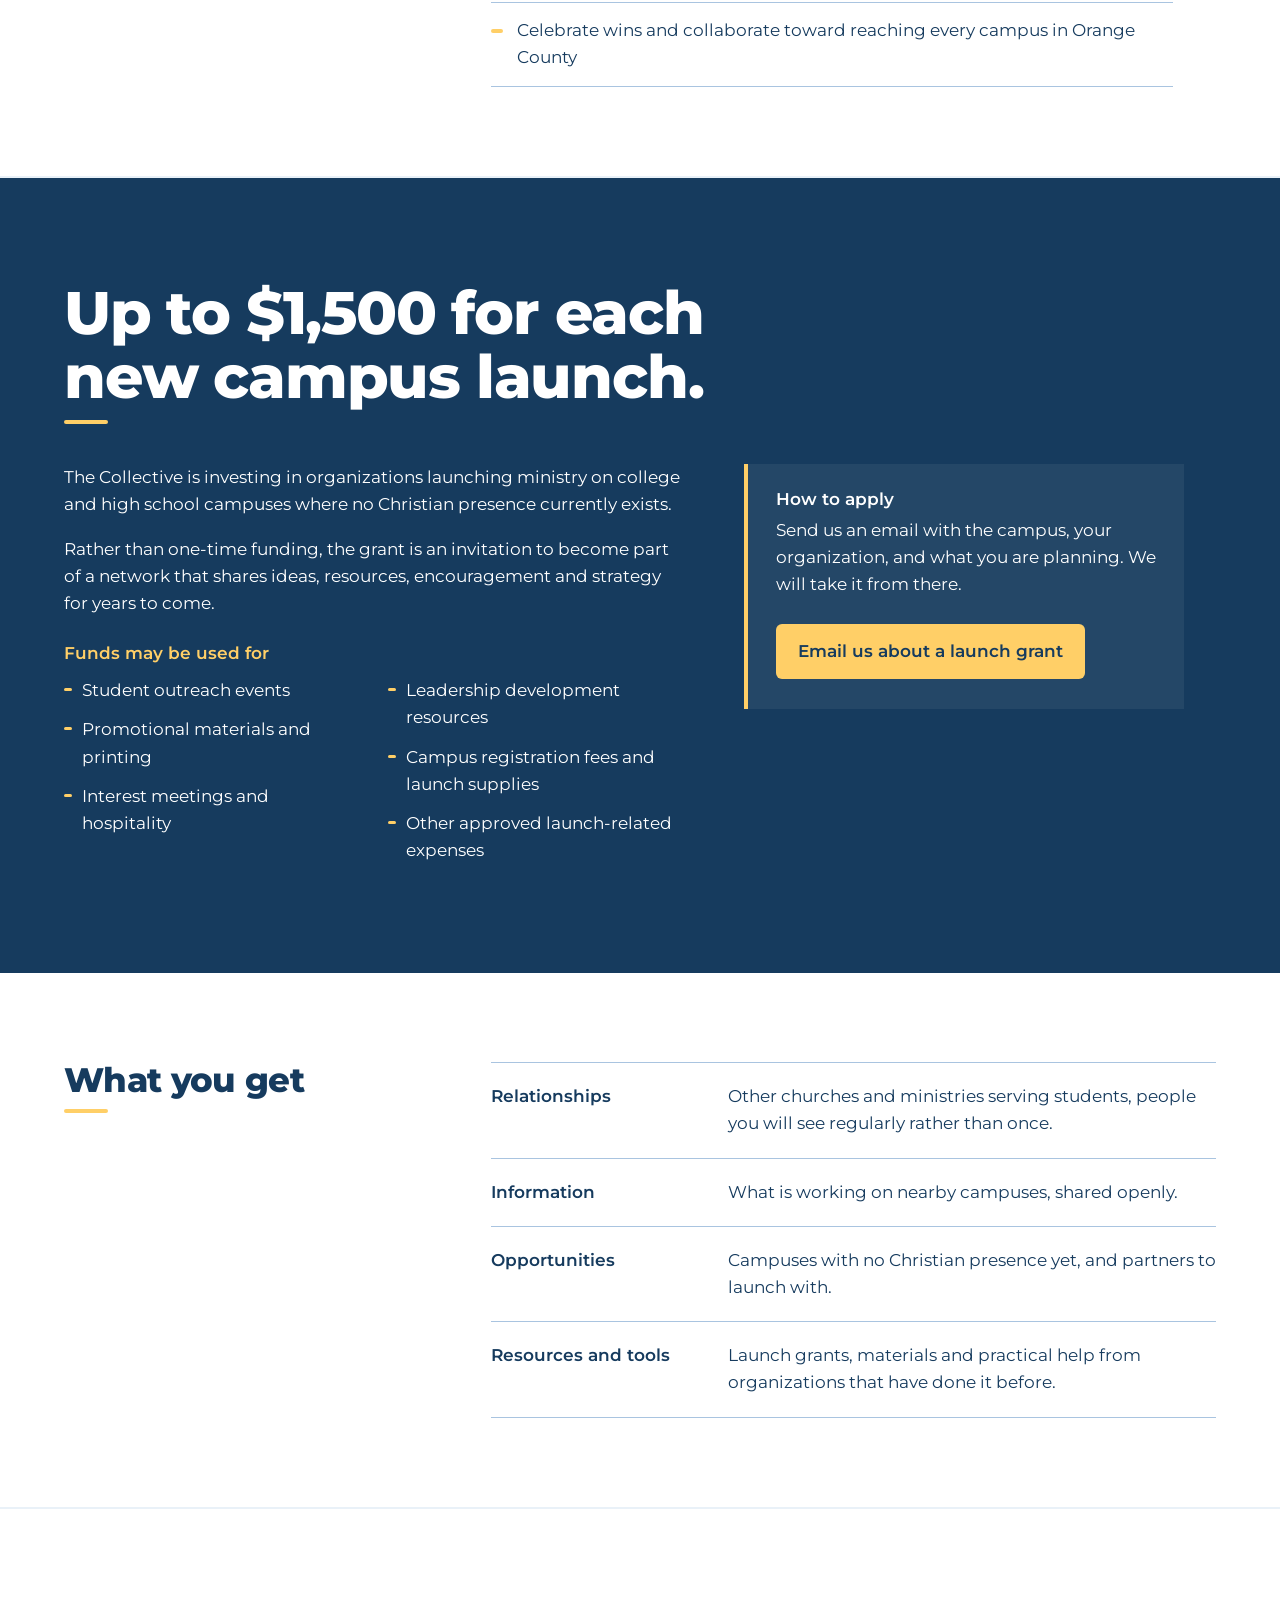
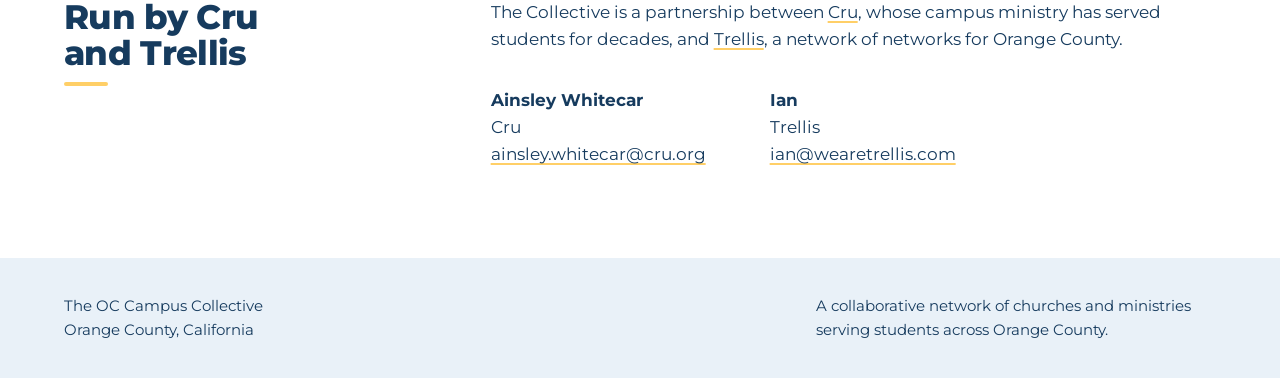
==== commit 248161a2: "Match hero sun to the logo; fix cropping on wide screens Co-Authored-By: Claude Fable 5.1 <noreply@a" ====
--- a/index.html
+++ b/index.html
@@ -52,18 +52,22 @@
         <a class="link" href="#grant">Ask about a launch grant</a>
       </div>
     </div>
-    <svg class="sunrise" viewBox="0 0 1400 260" preserveAspectRatio="xMidYMax slice" aria-hidden="true" focusable="false">
-      <g stroke="#ffcf67" stroke-width="12" stroke-linecap="round">
-        <line x1="1000" y1="24" x2="1000" y2="-6"/>
-        <line x1="1052" y1="46" x2="1080" y2="18"/>
-        <line x1="1074" y1="98" x2="1114" y2="98"/>
-        <line x1="948" y1="46" x2="920" y2="18"/>
-        <line x1="926" y1="98" x2="886" y2="98"/>
-        <line x1="1052" y1="150" x2="1080" y2="178"/>
-      </g>
-      <circle cx="1000" cy="98" r="54" fill="#ffcf67"/>
-      <path d="M-100 190 C 300 78, 1100 78, 1500 190" fill="none" stroke="#a9c4e0" stroke-width="14" stroke-linecap="round"/>
-      <path d="M-100 224 C 300 112, 1100 112, 1500 224" fill="none" stroke="#ffcf67" stroke-width="14" stroke-linecap="round"/>
+    <svg class="sunrise" viewBox="0 -40 1400 300" aria-hidden="true" focusable="false">
+<defs>
+  <clipPath id="sunclip"><path d="M-100 221.2 C 392 109.2, 1092 109.2, 1500 221.2 L 1500 -200 L -100 -200 Z"/></clipPath>
+  <clipPath id="blueclip"><rect x="-100" y="-200" width="1048" height="1000"/></clipPath>
+</defs>
+<g clip-path="url(#sunclip)">
+  <circle cx="1000" cy="114.4" r="52" fill="#ffcf67"/>
+</g>
+<polygon points="937.9,95.3 918.3,78.1 944.3,81.1" fill="#ffcf67" stroke="#ffcf67" stroke-width="2.6" stroke-linejoin="round"/>
+<polygon points="962.8,61.2 946.3,13.4 976.6,53.8" fill="#ffcf67" stroke="#ffcf67" stroke-width="2.6" stroke-linejoin="round"/>
+<polygon points="1001.2,49.5 1016.6,-4.0 1016.7,51.7" fill="#ffcf67" stroke="#ffcf67" stroke-width="2.6" stroke-linejoin="round"/>
+<polygon points="1038.3,62.0 1069.2,40.3 1049.7,72.6" fill="#ffcf67" stroke="#ffcf67" stroke-width="2.6" stroke-linejoin="round"/>
+<polygon points="1063.8,102.2 1108.9,106.8 1064.9,117.7" fill="#ffcf67" stroke="#ffcf67" stroke-width="2.6" stroke-linejoin="round"/>
+<polygon points="1063.0,130.3 1082.5,146.1 1057.4,144.8" fill="#ffcf67" stroke="#ffcf67" stroke-width="2.6" stroke-linejoin="round"/>
+<path d="M-100 190 C 392 78, 1092 78, 1500 190" fill="none" stroke="#a9c4e0" stroke-width="11" stroke-linecap="round" clip-path="url(#blueclip)"/>
+<path d="M-100 231 C 392 119, 1092 119, 1500 231" fill="none" stroke="#ffcf67" stroke-width="14" stroke-linecap="round"/>
     </svg>
   </section>
 
--- a/styles.css
+++ b/styles.css
@@ -102,8 +102,8 @@
 .sunrise {
   display: block;
   width: 100%;
-  height: clamp(120px, 18vw, 260px);
-  margin-top: -20px;
+  height: auto;
+  margin-top: -6%;
 }
 
 .button {
@@ -251,6 +251,7 @@
     grid-template-columns: minmax(0, 1fr);
   }
   .actions { margin-bottom: 28px; }
+  .sunrise { width: 200%; margin-left: -100%; margin-top: 0; }
   .row { gap: 20px; }
   .uses { columns: 1; }
   .brand img { width: 160px; }
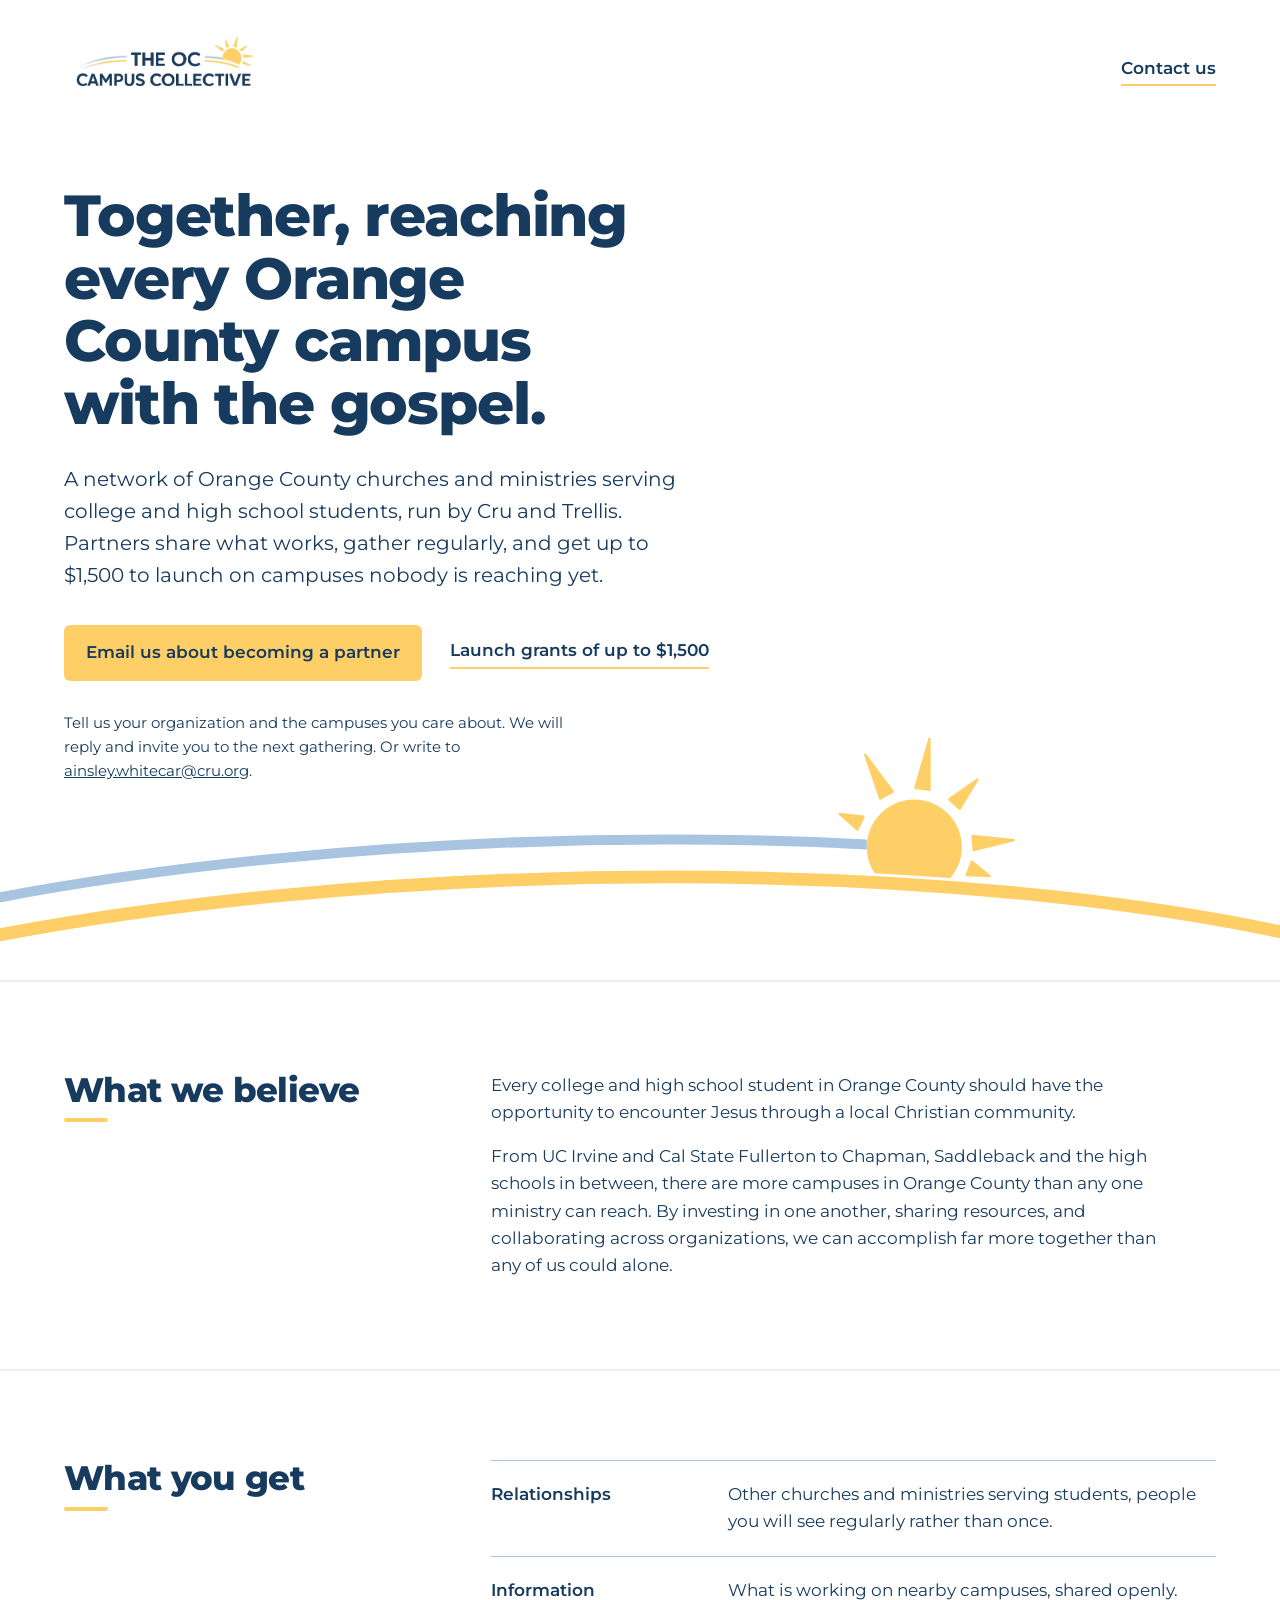
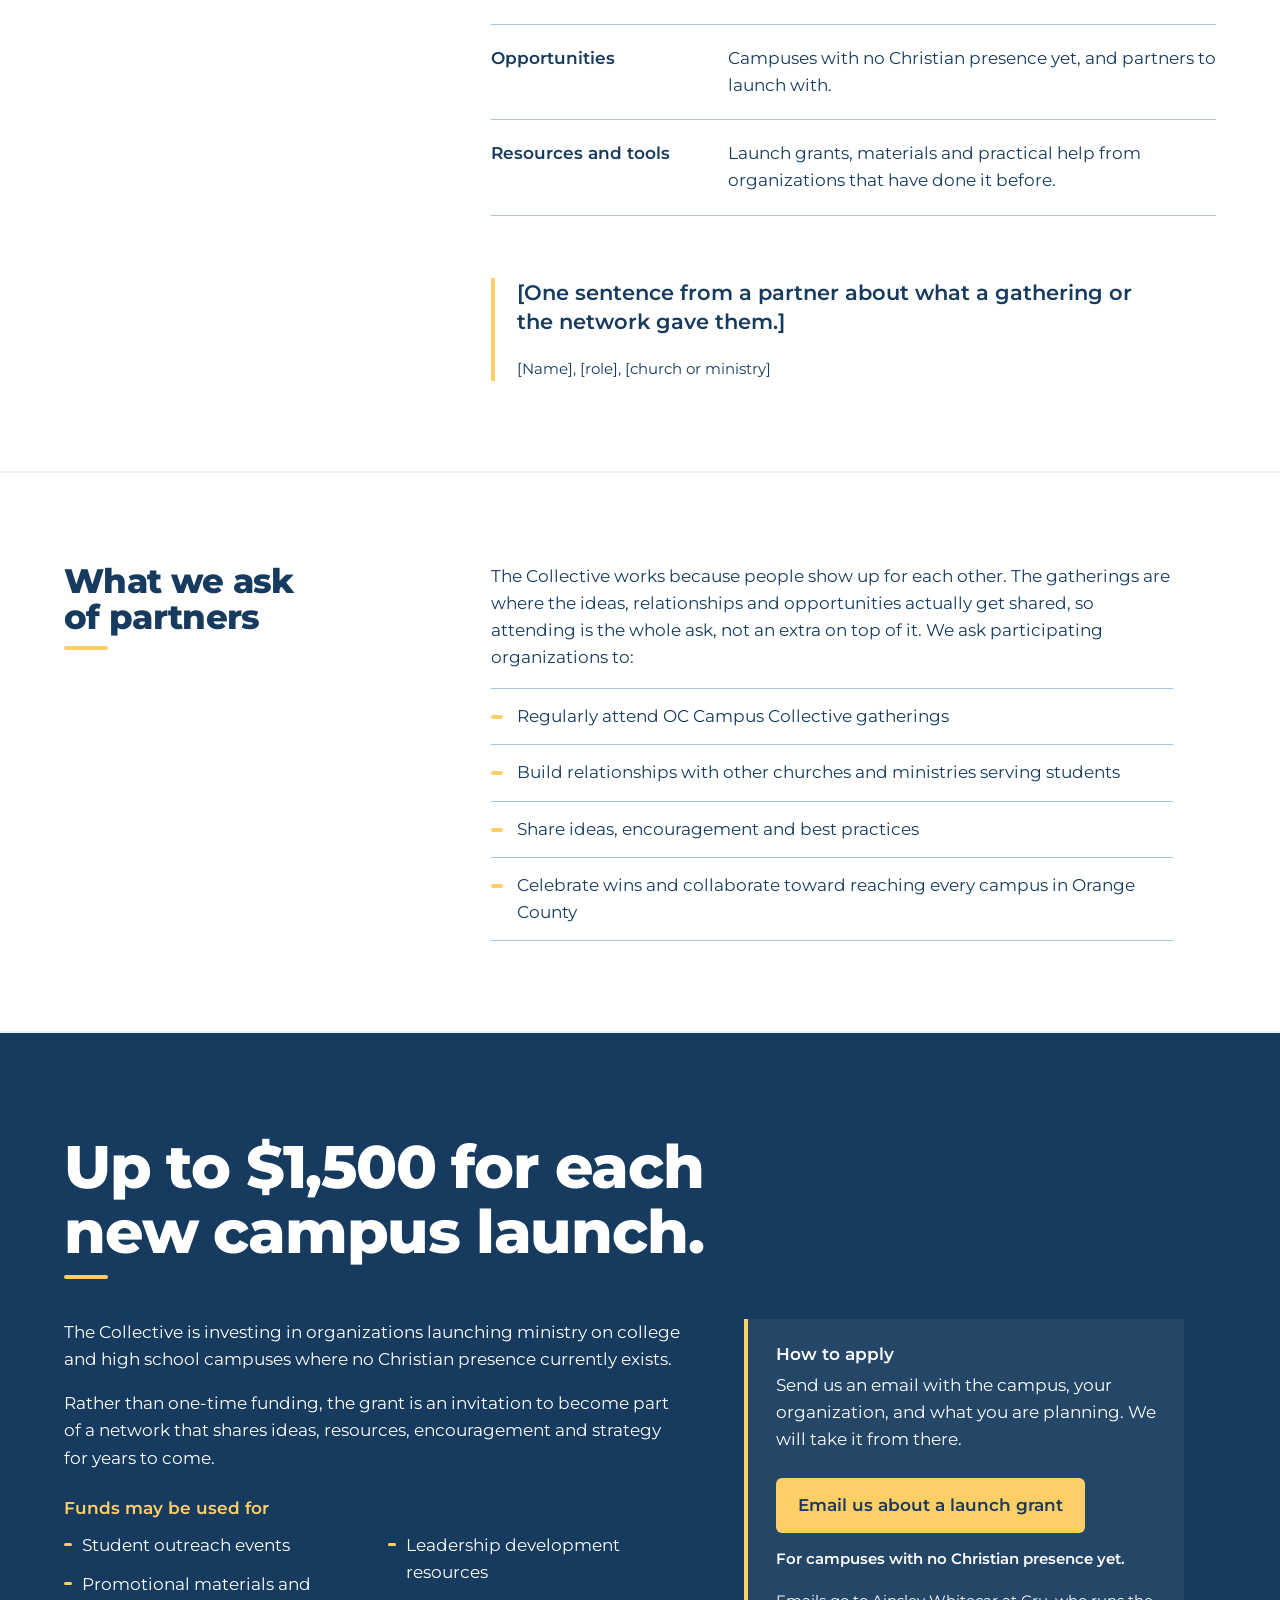
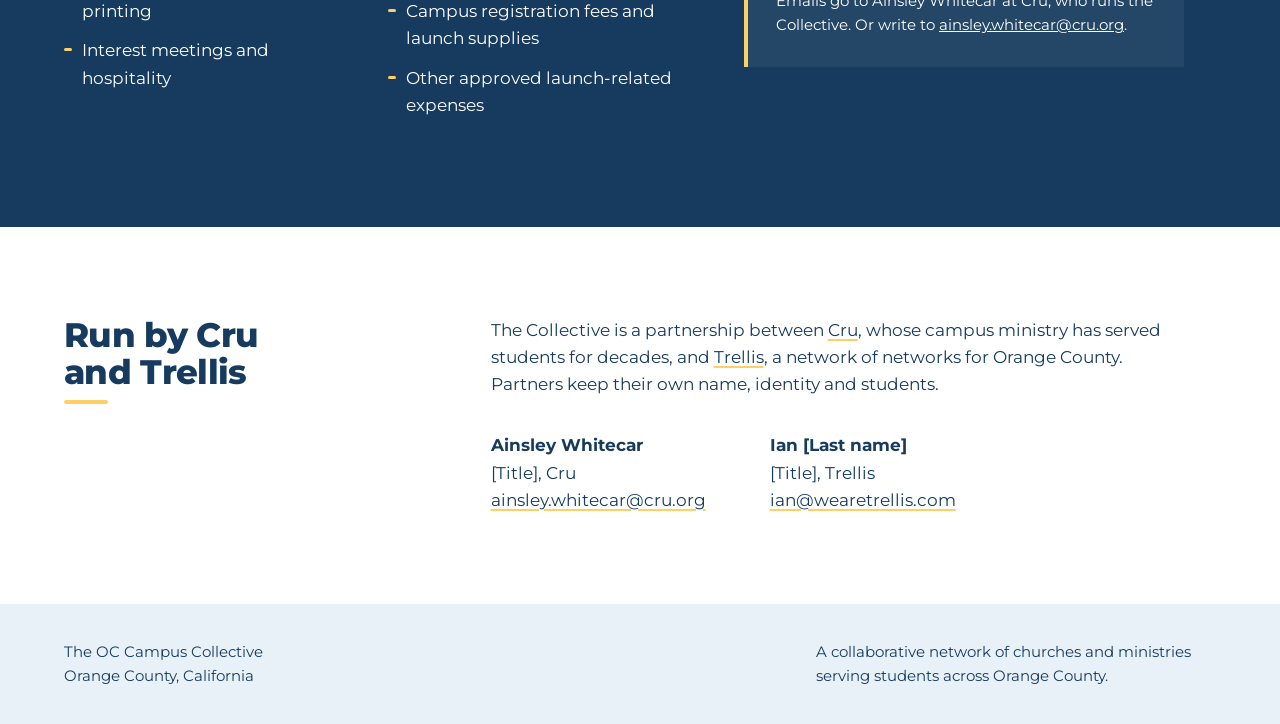
==== commit 7269b266: "Conversion pass: both offers in the lede, prefilled emails, offer before ask, objection lines, place" ====
--- a/index.html
+++ b/index.html
@@ -46,11 +46,12 @@
   <section class="hero">
     <div class="hero-text">
       <h1>Together, reaching every Orange County campus with the gospel.</h1>
-      <p class="lede">The OC Campus Collective is a network of churches and ministries serving college and high school students across Orange County, run by Cru and Trellis.</p>
+      <p class="lede">A network of Orange County churches and ministries serving college and high school students, run by Cru and Trellis. Partners share what works, gather regularly, and get up to $1,500 to launch on campuses nobody is reaching yet.</p>
       <div class="actions">
-        <a class="button" href="mailto:ainsley.whitecar@cru.org?subject=Joining%20the%20OC%20Campus%20Collective">Email us about joining</a>
-        <a class="link" href="#grant">Ask about a launch grant</a>
+        <a class="button" href="mailto:ainsley.whitecar@cru.org?subject=Joining%20the%20OC%20Campus%20Collective&amp;body=Hello%2C%0A%0AOur%20organization%3A%20%0ACampuses%20we%20care%20about%3A%20%0AA%20little%20about%20our%20current%20work%20with%20students%3A%20%0A%0AThanks%2C%0A">Email us about becoming a partner</a>
+        <a class="link" href="#grant">Launch grants of up to $1,500</a>
       </div>
+      <p class="how">Tell us your organization and the campuses you care about. We will reply and invite you to the next gathering. Or write to <a href="mailto:ainsley.whitecar@cru.org">ainsley.whitecar@cru.org</a>.</p>
     </div>
     <svg class="sunrise" viewBox="0 -40 1400 300" aria-hidden="true" focusable="false">
 <defs>
@@ -80,9 +81,36 @@
   </section>
 
   <section class="row">
+    <h2>What you get</h2>
+    <dl class="offers">
+      <div>
+        <dt>Relationships</dt>
+        <dd>Other churches and ministries serving students, people you will see regularly rather than once.</dd>
+      </div>
+      <div>
+        <dt>Information</dt>
+        <dd>What is working on nearby campuses, shared openly.</dd>
+      </div>
+      <div>
+        <dt>Opportunities</dt>
+        <dd>Campuses with no Christian presence yet, and partners to launch with.</dd>
+      </div>
+      <div>
+        <dt>Resources and tools</dt>
+        <dd>Launch grants, materials and practical help from organizations that have done it before.</dd>
+      </div>
+    </dl>
+    <!-- PLACEHOLDER: replace with a real partner quote from Ainsley, or delete this blockquote. Never invent one. -->
+    <blockquote class="quote">
+      <p>[One sentence from a partner about what a gathering or the network gave them.]</p>
+      <footer>[Name], [role], [church or ministry]</footer>
+    </blockquote>
+  </section>
+
+  <section class="row">
     <h2>What we ask of partners</h2>
     <div class="body">
-      <p>The Collective works because people show up for each other. We ask participating organizations to:</p>
+      <p>The Collective works because people show up for each other. The gatherings are where the ideas, relationships and opportunities actually get shared, so attending is the whole ask, not an extra on top of it. We ask participating organizations to:</p>
       <ul class="asks">
         <li>Regularly attend OC Campus Collective gatherings</li>
         <li>Build relationships with other churches and ministries serving students</li>
@@ -112,41 +140,21 @@
         <aside class="apply">
           <h3>How to apply</h3>
           <p>Send us an email with the campus, your organization, and what you are planning. We will take it from there.</p>
-          <a class="button button-light" href="mailto:ainsley.whitecar@cru.org?subject=Launch%20grant%20for%20a%20new%20campus">Email us about a launch grant</a>
+          <a class="button button-light" href="mailto:ainsley.whitecar@cru.org?subject=Launch%20grant%20for%20a%20new%20campus&amp;body=Hello%2C%0A%0AThe%20campus%3A%20%0AOur%20organization%3A%20%0AWhat%20we%20are%20planning%3A%20%0A%0AThanks%2C%0A">Email us about a launch grant</a>
+          <p class="qualifier">For campuses with no Christian presence yet.</p>
+          <p class="how">Emails go to Ainsley Whitecar at Cru, who runs the Collective. Or write to <a href="mailto:ainsley.whitecar@cru.org">ainsley.whitecar@cru.org</a>.</p>
         </aside>
       </div>
     </div>
   </section>
 
-  <section class="row">
-    <h2>What you get</h2>
-    <dl class="offers">
-      <div>
-        <dt>Relationships</dt>
-        <dd>Other churches and ministries serving students, people you will see regularly rather than once.</dd>
-      </div>
-      <div>
-        <dt>Information</dt>
-        <dd>What is working on nearby campuses, shared openly.</dd>
-      </div>
-      <div>
-        <dt>Opportunities</dt>
-        <dd>Campuses with no Christian presence yet, and partners to launch with.</dd>
-      </div>
-      <div>
-        <dt>Resources and tools</dt>
-        <dd>Launch grants, materials and practical help from organizations that have done it before.</dd>
-      </div>
-    </dl>
-  </section>
-
   <section class="row partners">
     <h2>Run by Cru and Trellis</h2>
     <div class="body">
-      <p>The Collective is a partnership between <a href="https://www.cru.org/us/en/connect/ministry/campus.html">Cru</a>, whose campus ministry has served students for decades, and <a href="https://www.wearetrellis.com">Trellis</a>, a network of networks for Orange County.</p>
+      <p>The Collective is a partnership between <a href="https://www.cru.org/us/en/connect/ministry/campus.html">Cru</a>, whose campus ministry has served students for decades, and <a href="https://www.wearetrellis.com">Trellis</a>, a network of networks for Orange County. Partners keep their own name, identity and students.</p>
       <div class="contacts">
-        <p><strong>Ainsley Whitecar</strong><br>Cru<br><a href="mailto:ainsley.whitecar@cru.org">ainsley.whitecar@cru.org</a></p>
-        <p><strong>Ian</strong><br>Trellis<br><a href="mailto:ian@wearetrellis.com">ian@wearetrellis.com</a></p>
+        <p><strong>Ainsley Whitecar</strong><br>[Title], Cru<br><a href="mailto:ainsley.whitecar@cru.org">ainsley.whitecar@cru.org</a></p>
+        <p><strong>Ian [Last name]</strong><br>[Title], Trellis<br><a href="mailto:ian@wearetrellis.com">ian@wearetrellis.com</a></p>
       </div>
     </div>
   </section>
--- a/styles.css
+++ b/styles.css
@@ -261,3 +261,31 @@
 @media (prefers-reduced-motion: no-preference) {
   .button, .link, .top-link { transition: background-color .15s, border-color .15s; }
 }
+
+/* Notes under buttons */
+.how {
+  font-size: 15px;
+  max-width: 52ch;
+  margin-top: -0.4em;
+  margin-bottom: clamp(16px, 3vw, 36px);
+}
+.hero .how { color: var(--navy); }
+.apply .how { margin: 1.2em 0 0; }
+.qualifier {
+  font-weight: 600;
+  font-size: 15px;
+  margin: 14px 0 0;
+}
+.apply .how a, .apply .qualifier { color: var(--paper); }
+
+/* Partner quote */
+.quote {
+  margin: 2em 0 0;
+  padding-left: 22px;
+  border-left: 4px solid var(--sun);
+  max-width: var(--measure);
+}
+.quote p { font-size: clamp(18px, 1.7vw, 21px); font-weight: 600; line-height: 1.4; }
+.quote footer { margin-top: 0.6em; font-size: 15px; }
+.row > .quote { grid-column: 2; }
+@media (max-width: 820px) { .row > .quote { grid-column: 1; } }
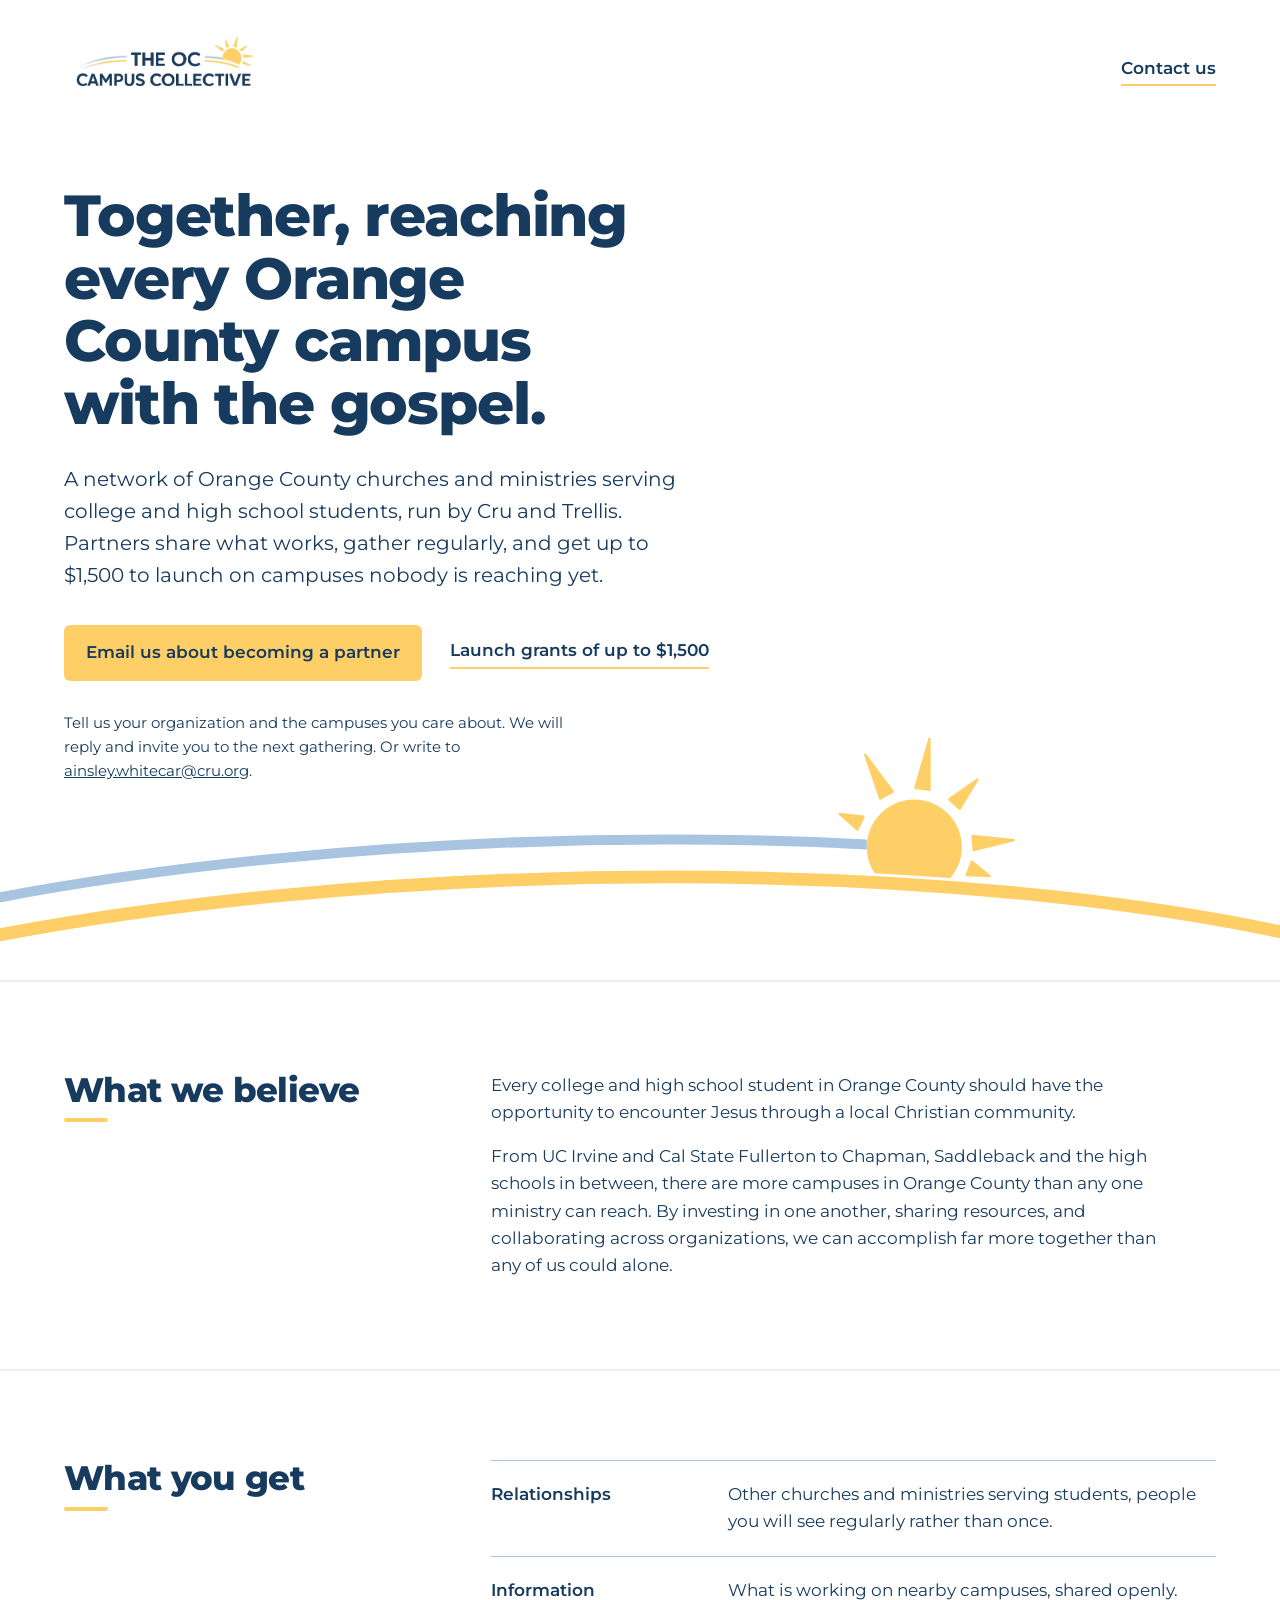
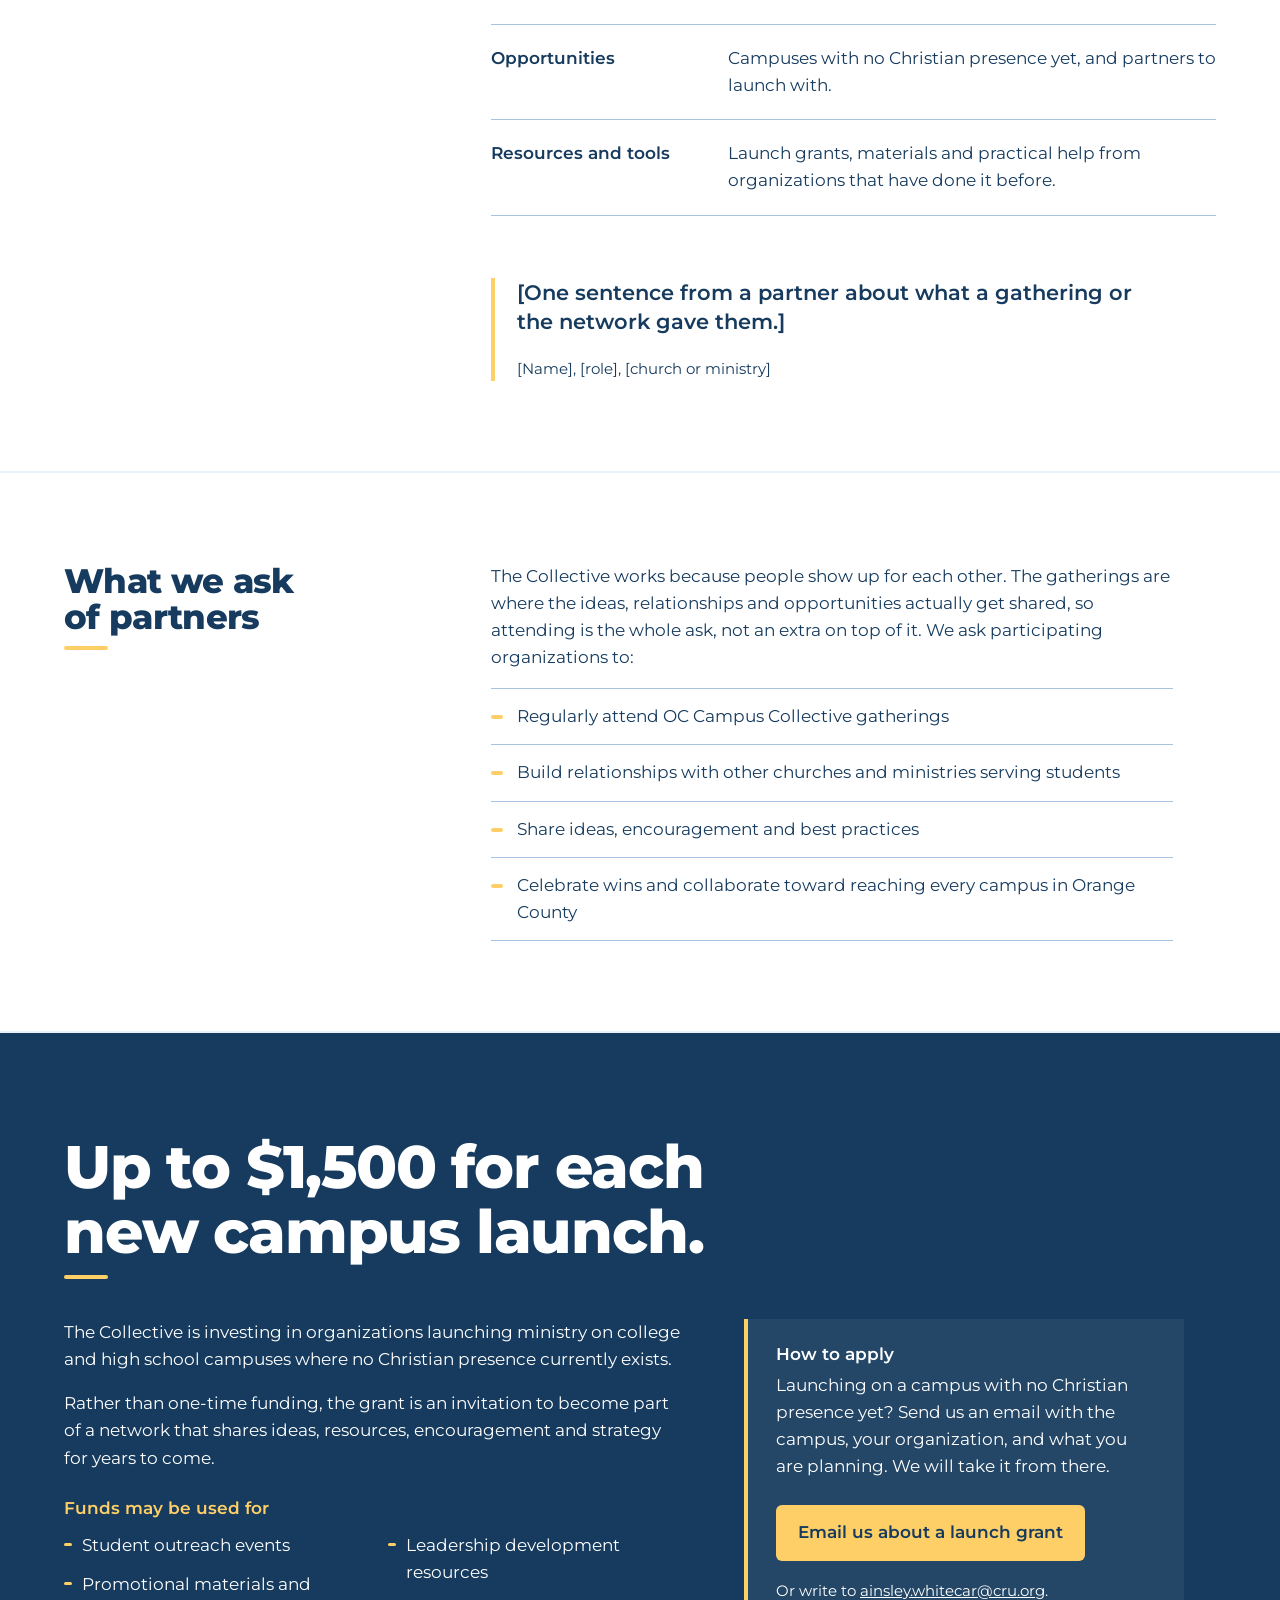
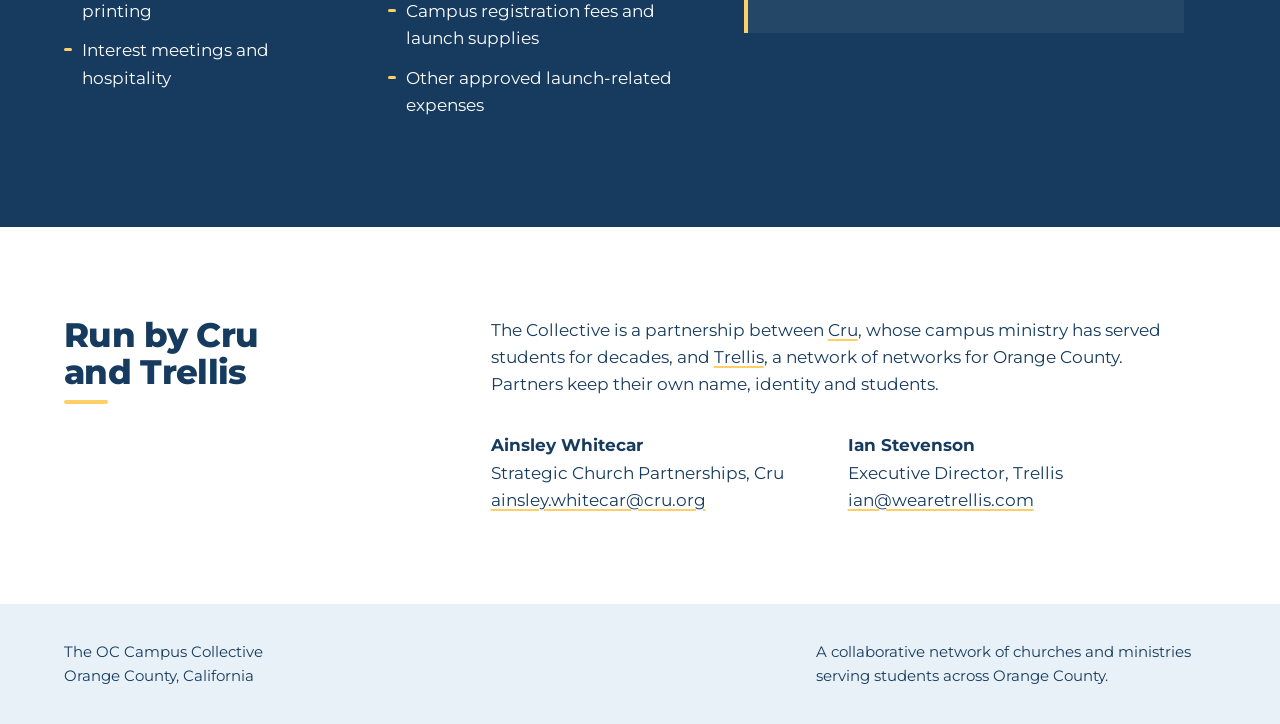
==== commit 243b3710: "Fill in names and titles; trim the grant aside Co-Authored-By: Claude Fable 5.1 <noreply@anthropic.c" ====
--- a/index.html
+++ b/index.html
@@ -139,10 +139,9 @@
         </div>
         <aside class="apply">
           <h3>How to apply</h3>
-          <p>Send us an email with the campus, your organization, and what you are planning. We will take it from there.</p>
+          <p>Launching on a campus with no Christian presence yet? Send us an email with the campus, your organization, and what you are planning. We will take it from there.</p>
           <a class="button button-light" href="mailto:ainsley.whitecar@cru.org?subject=Launch%20grant%20for%20a%20new%20campus&amp;body=Hello%2C%0A%0AThe%20campus%3A%20%0AOur%20organization%3A%20%0AWhat%20we%20are%20planning%3A%20%0A%0AThanks%2C%0A">Email us about a launch grant</a>
-          <p class="qualifier">For campuses with no Christian presence yet.</p>
-          <p class="how">Emails go to Ainsley Whitecar at Cru, who runs the Collective. Or write to <a href="mailto:ainsley.whitecar@cru.org">ainsley.whitecar@cru.org</a>.</p>
+          <p class="how">Or write to <a href="mailto:ainsley.whitecar@cru.org">ainsley.whitecar@cru.org</a>.</p>
         </aside>
       </div>
     </div>
@@ -153,8 +152,8 @@
     <div class="body">
       <p>The Collective is a partnership between <a href="https://www.cru.org/us/en/connect/ministry/campus.html">Cru</a>, whose campus ministry has served students for decades, and <a href="https://www.wearetrellis.com">Trellis</a>, a network of networks for Orange County. Partners keep their own name, identity and students.</p>
       <div class="contacts">
-        <p><strong>Ainsley Whitecar</strong><br>[Title], Cru<br><a href="mailto:ainsley.whitecar@cru.org">ainsley.whitecar@cru.org</a></p>
-        <p><strong>Ian [Last name]</strong><br>[Title], Trellis<br><a href="mailto:ian@wearetrellis.com">ian@wearetrellis.com</a></p>
+        <p><strong>Ainsley Whitecar</strong><br>Strategic Church Partnerships, Cru<br><a href="mailto:ainsley.whitecar@cru.org">ainsley.whitecar@cru.org</a></p>
+        <p><strong>Ian Stevenson</strong><br>Executive Director, Trellis<br><a href="mailto:ian@wearetrellis.com">ian@wearetrellis.com</a></p>
       </div>
     </div>
   </section>
--- a/styles.css
+++ b/styles.css
@@ -271,12 +271,7 @@
 }
 .hero .how { color: var(--navy); }
 .apply .how { margin: 1.2em 0 0; }
-.qualifier {
-  font-weight: 600;
-  font-size: 15px;
-  margin: 14px 0 0;
-}
-.apply .how a, .apply .qualifier { color: var(--paper); }
+.apply .how a { color: var(--paper); }
 
 /* Partner quote */
 .quote {
